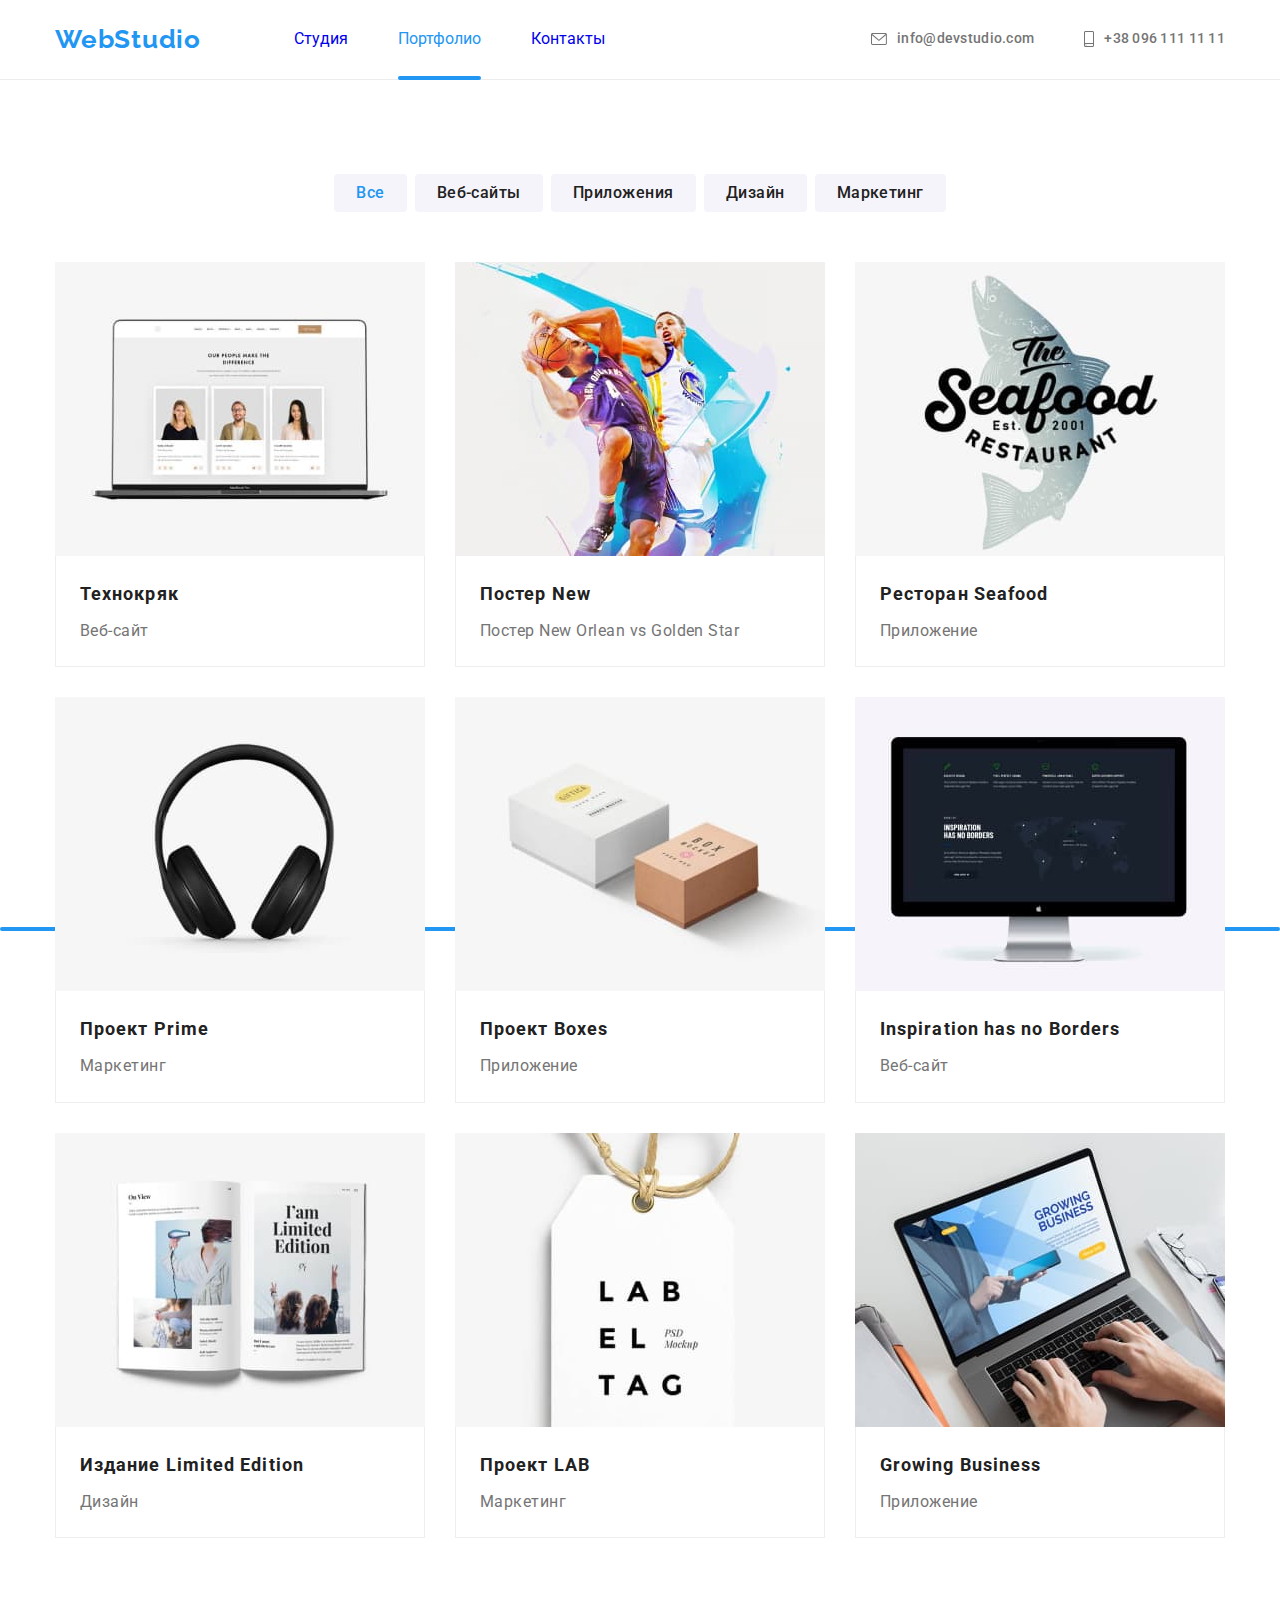
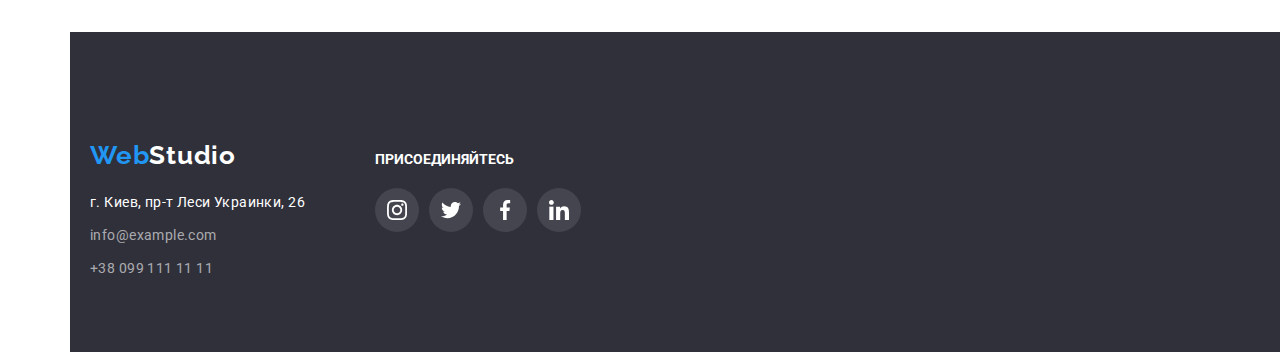
==== portfolio.html @ 08319d5b "Header" ====
<!DOCTYPE html>
<html lang="ru">
	<head>
		<meta charset="UTF-8" />
		<meta http-equiv="X-UA-Compatible" content="IE=edge" />
		<meta name="viewport" content="width=device-width, initial-scale=1.0" />
		<title>Document</title>
		<link rel="preconnect" href="https://fonts.googleapis.com" />
		<link rel="preconnect" href="https://fonts.gstatic.com" crossorigin />
		<link
			href="https://fonts.googleapis.com/css2?family=Raleway:wght@700&family=Roboto:wght@400;500;700;900&display=swap"
			rel="stylesheet"
		/>
		<link
			rel="stylesheet"
			href="https://cdn.jsdelivr.net/npm/modern-normalize@1.1.0/modern-normalize.min.css"
		/>
		<link rel="stylesheet" href="./css/main.min.css" />
	</head>
	<body>
		<header class="page-header">
			<div class="container page-header-container">
				<nav class="page-nav">
					<a class="link logo" href=""
						>Web<span class="logo-part">Studio</span></a
					>
					<ul class="menu list">
						<li class="menu__item">
							<a class="menu-link link" href="./index.html">Студия</a>
						</li>
						<li class="menu__item">
							<a class="menu-link link current" href="./portfolio.html">Портфолио</a>
						</li>
						<li class="menu__item">
							<a class="menu-link link" href="./contact.html">Контакты</a>
						</li>
					</ul>
				</nav>
				<ul class="list header-mail">
					<li class="menu__item">
						<a class="link contact" href="mailto:info@devstudio.com"
							>info@devstudio.com
							<svg class="contact-header" width="16" height="12">
								<use href="./images/sprite.svg#icon-envelope"></use>
							</svg>
						</a>
					</li>
					<li class="menu__item">
						</svg>
						<a class="link contact" href="tel:+380961111111"
							>+38 096 111 11 11
							<svg class="contact-header" width="10" height="16">
							   <use href="./images/sprite.svg#icon-smartphone"></use>
							</svg>
						</a>
					</li>
				</ul>
			</div>
		</header>
		<!-- Section -->
		<main>
			<section class="portfolio">
				<div class="container">
					<h1 hidden>Список работ</h1>
					<ul class="list portfolio__section__nav">
						<li class="portfolio__section__modal">
							<button class="portfolio__section__btn current" type="button">Все</button>
						</li>
						<li class="portfolio__section__modal">
							<button class="portfolio__section__btn" type="button">Веб-сайты</button>
						</li>
						<li class="portfolio__section__modal">
							<button class="portfolio__section__btn" type="button">Приложения</button>
						</li>
						<li class="portfolio__section__modal">
							<button class="portfolio__section__btn" type="button">Дизайн</button>
						</li>
						<li class="portfolio__section__modal">
							<button class="portfolio__section__btn" type="button">Маркетинг</button>
						</li>
					</ul>
					<ul class="list card">
						<li class="card__section">
						   <a class="link card__link" href="">
								<div class="card__link__img">
									<img
									src="./images/dz2/photo_1.jpg"
									alt="Технокряк"
									width="370"/>
								    <p class="overlay">Ресурс пропонує комплексні пропозиції з різним рівнем функціоналу та сервісів. Все це дозволить відвідувачу отримати вичерпні відомості про компанію чи приватну особу.</p>
								</div>
								<div class="projects">
									<h2 class="projects__title">Технокряк</h2>
									<p class="projects__title_name">Веб-сайт</p>
								</div>
						   </a>
						</li>
						<li class="card__section">
							<a class="link card__link" href="">
								<div class="card__link__img">
									<img
									src="./images/dz2/photo_2.jpg"
									alt="Growing Business"
									width="370"/>
                                   <p class="overlay">Ресурс пропонує комплексні пропозиції з різним рівнем функціоналу та сервісів. Все це дозволить відвідувачу отримати вичерпні відомості про компанію чи приватну особу.</p>
								</div>
								<div class="projects">
									<h2 class="projects__title">Постер New</h2>
									<p class="projects__title_name">Постер New Orlean vs Golden Star</p>
								</div>
							</a>
						</li>
						<li class="card__section">
							<a class="link card__link" href="">
								<div class="card__link__img">
									<img
									src="./images/dz2/photo_3.jpg"
									alt="Growing Business"
									width="370"/>
									<p class="overlay">Ресурс пропонує комплексні пропозиції з різним рівнем функціоналу та сервісів. Все це дозволить відвідувачу отримати вичерпні відомості про компанію чи приватну особу.</p>
								</div>
								<div class="projects">
									<h2 class="projects__title">Ресторан Seafood</h2>
									<p class="projects__title_name">Приложение</p>
								</div>
							</a>
						</li>
						<li class="card__section">
							<a class="link card__link" href="">
								<div class="card__link__img">
									<img
									src="./images/dz2/photo_4.jpg"
									alt="Growing Business"
									width="370"/>
									<p class="overlay">Ресурс пропонує комплексні пропозиції з різним рівнем функціоналу та сервісів. Все це дозволить відвідувачу отримати вичерпні відомості про компанію чи приватну особу.</p>
								</div>
								<div class="projects">
									<h2 class="projects__title">Проект Prime</h2>
									<p class="projects__title_name">Маркетинг</p>
								</div>
							</a>
						</li>
						<li class="card__section">
							<a class="link card__link" href="">
								<div class="card__link__img">
									<img
									src="./images/dz2/photo_5.jpg"
									alt="Growing Business"
									width="370"/>
									<p class="overlay">Ресурс пропонує комплексні пропозиції з різним рівнем функціоналу та сервісів. Все це дозволить відвідувачу отримати вичерпні відомості про компанію чи приватну особу.</p>
								</div>
								<div class="projects">
									<h2 class="projects__title">Проект Boxes</h2>
									<p class="projects__title_name">Приложение</p>
								</div>
							</a>
						</li>
						<li class="card__section">
							<a class="link card__link" href="">
								<div class="card__link__img">
									<img
									src="./images/dz2/photo_6.jpg"
									alt="Growing Business"
									width="370"/>
									<p class="overlay">Ресурс пропонує комплексні пропозиції з різним рівнем функціоналу та сервісів. Все це дозволить відвідувачу отримати вичерпні відомості про компанію чи приватну особу.</p>
								</div>
								<div class="projects">
									<h2 class="projects__title">Inspiration has no Borders</h2>
									<p class="projects__title_name">Веб-сайт</p>
								</div>
							</a>
						</li>
						<li class="card__section">
							<a class="link card__link" href="">
								<div class="card__link__img">
									<img
									src="./images/dz2/photo_7.jpg"
									alt="Growing Business"
									width="370"/>
									<p class="overlay">Ресурс пропонує комплексні пропозиції з різним рівнем функціоналу та сервісів. Все це дозволить відвідувачу отримати вичерпні відомості про компанію чи приватну особу.</p>
								</div>
								<div class="projects">
									<h2 class="projects__title">Издание Limited Edition</h2>
									<p class="projects__title_name">Дизайн</p>
								</div>
							</a>
						</li>
						<li class="card__section">
							<a class="link card__link" href="">
								<div class="card__link__img">
									<img
									src="./images/dz2/photo_8.jpg"
									alt="Growing Business"
									width="370"/>
									<p class="overlay">Ресурс пропонує комплексні пропозиції з різним рівнем функціоналу та сервісів. Все це дозволить відвідувачу отримати вичерпні відомості про компанію чи приватну особу.</p>
								</div>
								<div class="projects">
									<h2 class="projects__title">Проект LAB</h2>
									<p class="projects__title_name">Маркетинг</p>
								</div>
							</a>
						</li>
						<li class="card__section">
							<a class="link card__link" href="">
								<div class="card__link__img">
									<img
									src="./images/dz2/photo_9.jpg"
									alt="Growing Business"
									width="370"/>
									<p class="overlay">Ресурс пропонує комплексні пропозиції з різним рівнем функціоналу та сервісів. Все це дозволить відвідувачу отримати вичерпні відомості про компанію чи приватну особу.</p>
								</div>
								<div class="projects">
									<h2 class="projects__title">Growing Business</h2>
									<p class="projects__title_name">Приложение</p>
								</div>
							</a>
						</li>
					</ul>
				</div>
			</section>
		</main>
		<!-- -----FOOTER----- -->
		<footer class="footer">
			<div class="container footer__adress">
				<div>
					<a class="link footer__logo" href=""
						>Web<span class="footer__logo--part">Studio</span></a
					>
					<address class="footer__address">
						<ul class="list footer__titl">
							<li class="footer__link">
								<a
									class="link mail footer__address--main"
									href="https://goo.gl/maps/uzGqevMkrMjdxonUA"
									target="_blank"
									rel="noopener noreferrer"
									>г. Киев, пр-т Леси Украинки, 26</a
								>
							</li>
							<li class="footer__link">
								<a class="link footer__address--main" href="mailto:info@example.com"
									>info@example.com</a
								>
							</li>
							<li class="footer__link">
								<a class="link footer__address--main" href="tel:+380991111111"
									>+38 099 111 11 11</a
								>
							</li>
						</ul>
					</address>
				</div>
				<div class="footer">
					<h3 class="footer__title">ПРИСОЕДИНЯЙТЕСЬ</h3>
					<ul class="media__list list">
						<li class="media__list__item">
							<a href="" class="media__list__link">
								<svg class="media__list__icon" width="20" height="20">
									<use href="./images/sprite.svg#icon-instagram"></use>
								</svg>
							</a>
						</li>
						<li class="media__list__item">
							<a href="" class="media__list__link">
								<svg class="media__list__icon" width="20" height="20">
									<use href="./images/sprite.svg#icon-twitter"></use>
								</svg>
							</a>
						</li>
						<li class="media__list__item">
							<a href="" class="media__list__link">
								<svg class="media__list__icon" width="20" height="20">
									<use href="./images/sprite.svg#icon-facebook"></use>
								</svg>
							</a>
						</li>
						<li class="media__list__item">
							<a href="" class="media__list__link">
								<svg class="media__list__icon" width="20" height="20">
									<use href="./images/sprite.svg#icon-linkedin"></use>
								</svg>
							</a>
						</li>
					</ul>
				</div>
			</div>
		</footer>
		</div>
	</body>
</html>
---- css/main.min.css ----
:root{--primary-text-color: #757575;--secondary-text-color: #212121;--accent-color: #2196F3;--accent-second-color: #FFFFFF;--primary-background-color: #FFFFFF;--secondary-background-color: #2F303A;--stuff-background-color: #F5F4FA;--transition: 250ms cubic-bezier(0.4, 0, 0.2, 1)}body{font-family:"Roboto",sans-serif}.visually-hidden{position:absolute;width:1px;height:1px;margin:-1px;padding:0;overflow:hidden;border:0;clip:rect(0 0 0 0)}.footer__form__sumbit,.portfolio__section__nav,.media__list,.media__list__link,.client-link,.list-client,.social-list-link,.our-advantage,.hero-btn,.contact,.modal-close-btn{display:flex;justify-content:center;align-items:center}h1,h2,h3,h4,p{margin-top:0;margin-bottom:0}ul,ol{margin-top:0;margin-bottom:0;padding-left:0}img{display:block}button{cursor:pointer}.list{list-style:none}.link{text-decoration:none}.container{width:1200px;margin-left:auto;margin-right:auto;padding-left:15px;padding-right:15px}.modal-btn{font-weight:700;font-size:16px;line-height:1.9;padding-left:32px;padding-right:32px;padding-top:10px;padding-bottom:10px;font-family:inherit;margin-bottom:200px;margin-top:40px;border-radius:4px;margin:0 auto;Offset:rgba(0,0,0,.15);color:var(--accent-second-color);background-color:var(--accent-color);transition:background-color var(--transition)}.modal-btn:hover,.modal-btn:focus{background-color:#188ce8}.section-discription{font-size:14px;line-height:1.71;letter-spacing:.03em;color:var(--primary-text-color)}.backdrop{position:fixed;z-index:100;top:0;left:0;width:100%;height:100%;background-color:rgba(0,0,0,.2);transition:opacity var(--transition),visibility var(--transition)}.backdrop.is-hidden{opacity:0;visibility:hidden;pointer-events:none}.modal{position:absolute;top:50%;left:50%;transform:translate(-50%, -50%);width:528px;height:580px;background-color:var(--primary-background-color);padding:40px}.modal-close-btn{position:absolute;top:10px;right:10px;width:30px;height:30px;border-radius:50%;background-color:rgba(0,0,0,0);border:1px solid #555;padding:0;transition:border-color var(--transition)}.modal-close-btn:hover,.modal-close-btn:focus{border-color:var(--accent-color)}.modal-svg-btn{transition:fill var(--transition)}.modal-close-btn:hover .modal-svg-btn,.modal-close-btn:focus .modal-svg-btn{fill:var(--accent-color)}.modal-form-input-desc{font-weight:400;font-size:12px;line-height:1.2;display:block;margin-bottom:4px;color:var(--primary-text-color)}.modal-form{display:flex;flex-direction:column}.modal-form-input{width:100%;height:40px;border:1px Solid rgba(33,33,33,.2);border-radius:4px;padding-left:42px;transition:border-color var(--transition)}.modal-form-input:focus{outline:none;border-color:var(--accent-color)}.modal-form-field{margin-bottom:10px;border:1px}.form-title{font-weight:700;font-size:20px;line-height:1.15;margin-bottom:12px;text-align:center;height:23px}.modal-form-input-icon{display:block;position:absolute;top:50%;left:12px;transform:translateY(-50%);color:var(--secondary-text-color);transition:fill var(--transition)}.modal-form-input:focus+.modal-form-input-icon{fill:var(--accent-color)}.modal-form-input-wrapper{position:relative;display:block}.modal-form-message{resize:none;width:100%;height:100px;padding:12px 16px;border:1px solid rgba(33,33,33,.2);border-radius:4px;transition:border-color var(--transition)}.modal-form-message:focus{outline:none;border-color:var(--accent-color)}.modal-form-message::placeholder{font-size:12px;color:rgba(117,117,117,.5)}.modal-form-chek-desc::before{display:block;width:16px;height:15px;border:2px solid var(--secondary-text-color);background:var(--primary-background-color);content:"";cursor:pointer;border-radius:4px;margin-right:8.38px}.modal-form-check:checked+.modal-form-chek-desc::before{background-color:#2196f3;background-image:url(../images/vector.svg);box-shadow:var(--transition),background-image var(--transition);border-color:var(--accent-color);background-repeat:no-repeat;background-position:center}.modal-form-chek-desc{display:flex;align-items:center;margin-bottom:30px;font-size:14px;line-height:1.7;color:var(--primary-text-color);letter-spacing:.03em}.modal-form-check:focus+.modal-form-chek-desc::before{outline:1px solid #2196f3}.link-modal{color:var(--accent-color)}.modal-form-sumbit{font-weight:700;font-size:16px;line-height:1.9;align-self:center;min-width:200px;padding-left:52px;padding-right:52px;padding-top:10px;padding-bottom:10px;margin-bottom:40px;border-radius:4px;margin:0 auto;letter-spacing:6%;border:1px solid rgba(0,0,0,.15);color:var(--accent-second-color);background-color:var(--accent-color);transition:color var(--transition),background-color var(--transition)}.modal-form-sumbit:hover,.modal-form-sumbit:focus{background-color:#188ce8;color:var(--accent-second-color)}.subtitle{font-weight:700;font-size:36px;line-height:1.67;letter-spacing:.03em;color:var(--secondary-text-color)}.page-header-container{display:flex;align-items:center}.page-header{padding-top:24px;padding-bottom:24px;border-bottom:1px solid #ececec}.page-nav{display:flex;align-items:center;top:0;left:0;margin-right:93px}.menu{display:flex;align-items:center}.header-mail{display:flex;align-items:center;margin-left:auto}.logo{font-weight:700;font-size:26px;line-height:1.19;font-family:"Raleway",sans-serif;letter-spacing:.03em;margin-right:93px;color:var(--accent-color)}.logo__part{color:#000}.current{display:inline-block;color:var(--accent-color)}.current::after{position:absolute;content:" ";left:0;bottom:0;margin-bottom:-31px;width:100%;height:4px;background:#2196f3;border-radius:2px}.menu__item{position:relative}.menu__item:not(:last-child){margin-right:50px}.menu__link{font-weight:500;font-size:14px;line-height:1.14;letter-spacing:.02em;transition:color var(--transition);color:var(--secondary-text-color)}.menu__link:hover,.menu__link:focus{color:var(--accent-color)}.contact{font-weight:500;font-size:14px;line-height:1.14;letter-spacing:.02em;transition:color var(--transition);color:var(--primary-text-color)}.contact:hover,.contact:focus{color:var(--accent-color)}.contact-header{order:-1;fill:var(--primary-text-color);margin-right:10px;cursor:pointer;fill:currentColor}.hero-main{background:var(--secondary-background-color);max-width:1600px;border-radius:0px;margin:0 auto;text-align:center;padding-top:200px;padding-bottom:200px;background-image:linear-gradient(rgba(47, 48, 58, 0.4), rgba(47, 48, 58, 0.4)),url(../images/hero/bg.jpg);background-size:cover;background-color:#c4c4c4}.hero-title{font-weight:900;font-size:44px;line-height:1.36;width:696px;text-align:center;margin:0 auto;margin-bottom:30px;letter-spacing:.06em;text-transform:uppercase;color:var(--accent-second-color)}.services{font-weight:700;font-size:14px;line-height:1.14;letter-spacing:.03em;text-transform:uppercase;margin-bottom:10px;color:#212121}.about-section{display:flex;justify-content:space-between;flex-wrap:wrap}.about{padding-bottom:94px;padding-top:94px}.servise-title{width:270px}.our-advantage{background-color:var(--stuff-background-color);width:270px;height:120px;border-radius:4px;margin-bottom:30px}.second-title{margin-bottom:50px;text-align:center}.title-activity{font-weight:700;font-size:14px;line-height:1.14;letter-spacing:.03em;text-transform:uppercase}.activity .title-activity{position:absolute;bottom:0;justify-content:center;align-items:center;width:100%;height:70px;color:var(--accent-second-color);background-color:rgba(47,48,58,.8)}.activity{display:flex;gap:30px}.position{position:relative}.section-image{padding-bottom:94px}.command-list-foto{font-weight:500;font-size:16px;line-height:1.19;margin-bottom:10px;text-align:center;letter-spacing:.03em;color:var(--secondary-text-color)}.command-list{background:var(--stuff-background-color);width:1600px;height:648px;top:1449px}.command{box-shadow:0px 1px 3px rgba(0,0,0,.12),0px 1px 1px rgba(0,0,0,.14),0px 2px 1px rgba(0,0,0,.2);border-radius:0px 0px 4px 4px}.about-list-foto{font-size:16px;line-height:1.19;letter-spacing:.03em;text-align:center;color:var(--primary-text-color)}.team{background-color:var(--stuff-background-color);padding-bottom:94px;padding-top:94px}.team-main{padding-top:30px;padding-bottom:30px}.social-list-link{width:44px;height:44px;border-radius:50%;background-color:var(--primary-background-color);transition:background-color var(--transition)}.social-list-link:hover,.social-list-link:focus{background-color:var(--accent-color)}.social-list{display:flex;justify-content:center;gap:10px;margin-top:16px}.social-list-icon{fill:#afb1b8;transition:fill var(--transition)}.social-list-link:hover .social-list-icon,.social-list-link:focus .social-list-icon{fill:var(--accent-second-color)}.clients-section{padding-bottom:94px;padding-top:94px}.list-client{flex-wrap:wrap;gap:30px}.client-link{width:170px;height:92px;border:1px solid #afb1b8;border-radius:4px;cursor:pointer;transition:border-color var(--transition)}.client-link:hover,.client-link:focus{border-color:var(--accent-color)}.client-list-icon{fill:#afb1b8;transition:fill var(--transition)}.client-item:hover .client-list-icon,.client-item:focus .client-list-icon{fill:var(--accent-color)}.footer{background:var(--secondary-background-color);padding-top:60px;padding-bottom:60px}.footer__logo{font-weight:700;font-size:26px;line-height:1.19;font-family:"Raleway",sans-serif;letter-spacing:.03em;color:var(--accent-color);margin-bottom:20px}.footer__link:not(:last-child){margin-bottom:9px}.footer__address{font-style:normal;margin-top:20px}.footer__logo--part{color:var(--accent-second-color)}.footer__address--main{font-size:14px;line-height:1.71;letter-spacing:.03em;color:rgba(255,255,255,.6)}.footer__address--main:hover,.footer__address--main:focus{color:var(--accent-color)}.mail{color:var(--accent-second-color)}.footer__title{font-weight:700;font-size:14px;line-height:1.14;font-family:"Roboto",sans-serif;color:var(--accent-second-color);margin-bottom:20px;text-transform:uppercase}.media__list__link{width:44px;height:44px;border-radius:50%;background-color:rgba(255,255,255,.1);transition:background-color var(--transition)}.media__list__link:hover,.media__list__link:focus{background-color:var(--accent-color)}.media__list__icon{fill:var(--accent-second-color);transition:fill var(--transition)}.footer__adress{display:flex;align-items:baseline}.footer{margin-left:70px}.media__list{flex-wrap:wrap;gap:10px}.portfolio__section__btn{font-weight:500;font-size:16px;line-height:1.63;font-family:inherit;border:none;cursor:pointer;padding-top:6px;padding-bottom:6px;padding-left:22px;padding-right:22px;border-radius:4px;letter-spacing:.03em;color:var(--secondary-text-color);background:var(--stuff-background-color);transition:color var(--transition),background var(--transition)}.portfolio__section__btn:hover,.portfolio__section__btn:focus{color:var(--accent-second-color);background:var(--accent-color)}.portfolio__section__nav{margin-bottom:50px}.projects__title_name{line-height:1.9;letter-spacing:.03em;color:var(--primary-text-color)}.projects__title{font-weight:700;font-size:18px;line-height:2;margin-bottom:4px;letter-spacing:.06em;color:var(--secondary-text-color)}.portfolio__section__modal:not(:last-child){margin-right:8px}.current{color:var(--accent-color)}.portfolio-main{margin-bottom:94px}.card{display:flex;justify-content:space-between;flex-wrap:wrap;gap:30px}.projects{padding-left:24px;padding-top:20px;padding-bottom:20px;padding-right:24px;border:1px solid #eee;border-top:none}.portfolio{padding-top:94px;padding-bottom:94px}.card__link__img{position:relative;overflow:hidden}.overlay{position:absolute;font-size:18px;line-height:28px;left:0;top:0;width:100%;height:100%;overflow:auto;transform:translate(0, 100%);transition:transform var(--transition);padding-top:63px;padding-bottom:63px;padding-left:24px;padding-right:24px;color:var(--accent-second-color);background-color:rgba(33,150,243,.9)}.card__link:hover .overlay,.overlay .card__link:focus{transform:translate(0, 0)}.card__link{display:block}.card__link:hover,.card__link:focus{box-shadow:1px 1px rgba(0,0,0,.12),0px 4px 4px rgba(0,0,0,.06),1px 4px 6px rgba(0,0,0,.16)}.footer__form__input{width:358px;height:50px;color:var(--accent-second-color);border:1px solid rgba(255,255,255,.3);filter:drop-shadow(0px, 4px rgba(0, 0, 0, 0.15));border-radius:4px;background-color:var(--secondary-background-color);padding-left:16px;margin-right:12px;transition:border-color var(--transition)}.footer__form__input:focus{border-color:var(--accent-color);outline:none}.footer__form__sumbit{font-weight:700;font-size:16px;line-height:1.9;color:var(--accent-second-color);background-color:var(--accent-color);border-radius:4px;box-shadow:0px 4px 4px 0,0,0,.15;border:none;height:50px;padding:10px 28px}.footer__form__sumbit:hover,.footer__form__sumbit:focus{background-color:#188ce8;color:var(--accent-second-color)}.footer__form__icon{fill:var(--accent-second-color);margin-left:10px}.footer__modal__icon{display:flex;justify-content:center}.footer__modal__form{margin-left:93px}/*# sourceMappingURL=main.min.css.map */
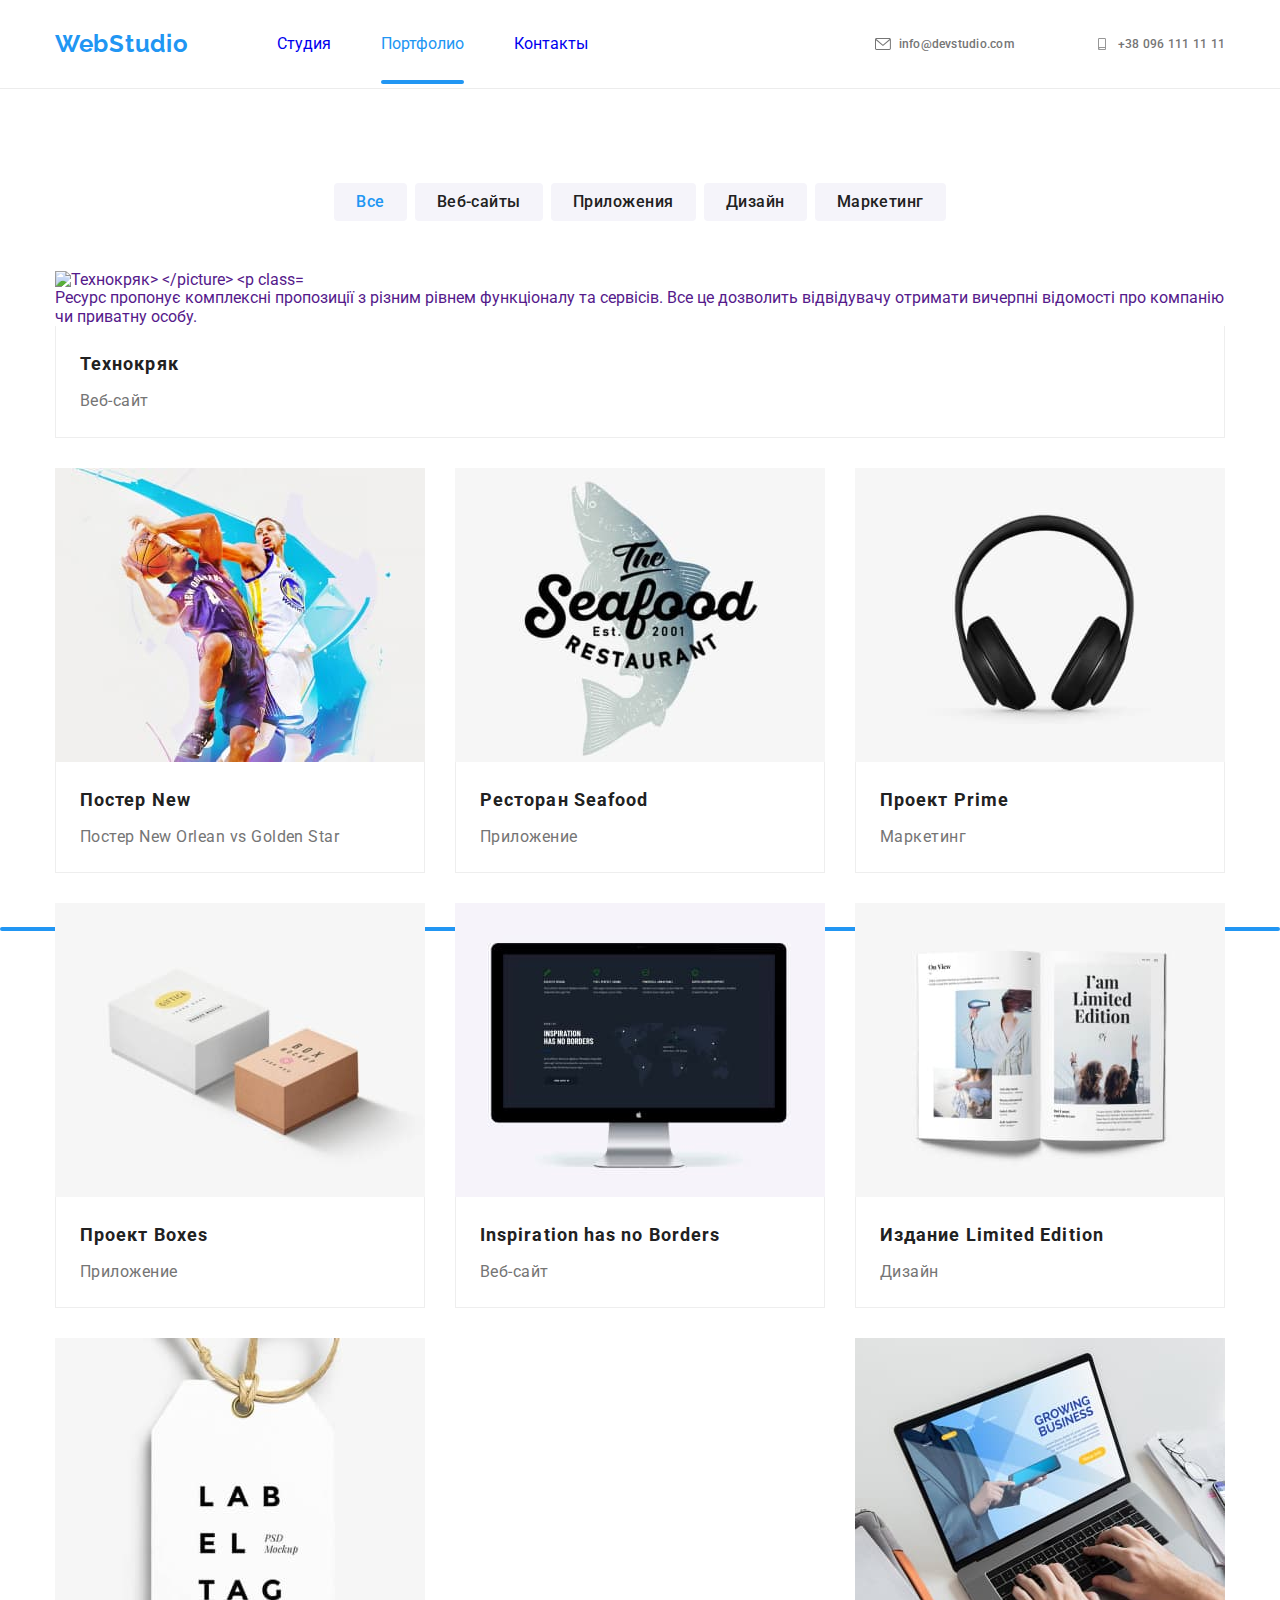
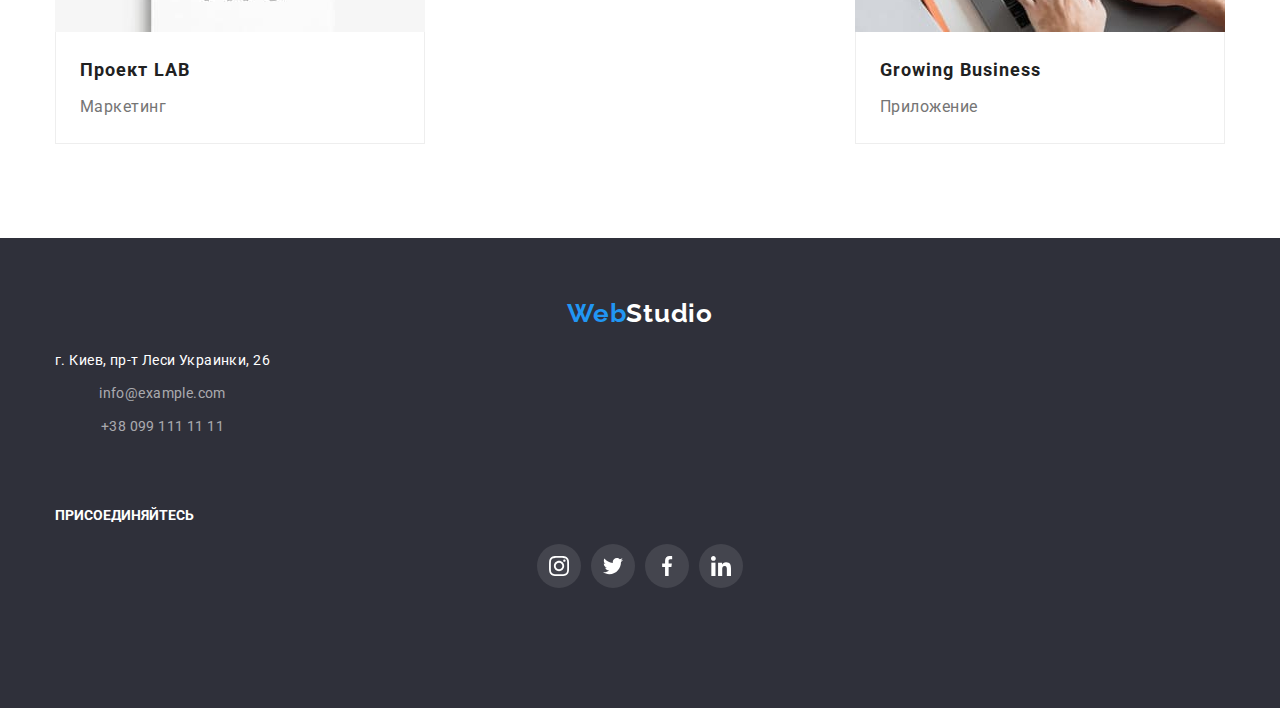
==== commit ec9dfacc: "10" ====
--- a/portfolio.html
+++ b/portfolio.html
@@ -83,10 +83,14 @@
 						<li class="card__section">
 						   <a class="link card__link" href="">
 								<div class="card__link__img">
-									<img
-									src="./images/dz2/photo_1.jpg"
-									alt="Технокряк"
-									width="370"/>
+									<picture>
+										<source srcset="./images/desktop/portfolio-card-set/technokryak-370/technokryak-370@2x 2x" media="(min-width: 1200px)">
+                                       <source srcset="./images/nikolay-354/nikolay-354.jpg 1x,
+                                            ./images/nikolay-354/nikolay-354@2x.jpg 2x" media="(min-width: 768px)">
+                                       <source srcset="./images/nikolay-450/nikolay-450.jpg 1x,
+                                           ./images/nikolay-450/nikolay-450@2x.jpg 2x" media="(min-width: 480px)">
+                                        <img src="./images/dz2/photo_1.jpg" alt="Технокряк>
+									</picture>
 								    <p class="overlay">Ресурс пропонує комплексні пропозиції з різним рівнем функціоналу та сервісів. Все це дозволить відвідувачу отримати вичерпні відомості про компанію чи приватну особу.</p>
 								</div>
 								<div class="projects">
--- a/css/main.min.css
+++ b/css/main.min.css
@@ -1 +1 @@
-:root{--primary-text-color: #757575;--secondary-text-color: #212121;--accent-color: #2196F3;--accent-second-color: #FFFFFF;--primary-background-color: #FFFFFF;--secondary-background-color: #2F303A;--stuff-background-color: #F5F4FA;--transition: 250ms cubic-bezier(0.4, 0, 0.2, 1)}body{font-family:"Roboto",sans-serif}.visually-hidden{position:absolute;width:1px;height:1px;margin:-1px;padding:0;overflow:hidden;border:0;clip:rect(0 0 0 0)}.footer__form__sumbit,.portfolio__section__nav,.media__list,.media__list__link,.client-link,.list-client,.social-list-link,.our-advantage,.hero-btn,.contact,.modal-close-btn{display:flex;justify-content:center;align-items:center}h1,h2,h3,h4,p{margin-top:0;margin-bottom:0}ul,ol{margin-top:0;margin-bottom:0;padding-left:0}img{display:block}button{cursor:pointer}.list{list-style:none}.link{text-decoration:none}.container{width:1200px;margin-left:auto;margin-right:auto;padding-left:15px;padding-right:15px}.modal-btn{font-weight:700;font-size:16px;line-height:1.9;padding-left:32px;padding-right:32px;padding-top:10px;padding-bottom:10px;font-family:inherit;margin-bottom:200px;margin-top:40px;border-radius:4px;margin:0 auto;Offset:rgba(0,0,0,.15);color:var(--accent-second-color);background-color:var(--accent-color);transition:background-color var(--transition)}.modal-btn:hover,.modal-btn:focus{background-color:#188ce8}.section-discription{font-size:14px;line-height:1.71;letter-spacing:.03em;color:var(--primary-text-color)}.backdrop{position:fixed;z-index:100;top:0;left:0;width:100%;height:100%;background-color:rgba(0,0,0,.2);transition:opacity var(--transition),visibility var(--transition)}.backdrop.is-hidden{opacity:0;visibility:hidden;pointer-events:none}.modal{position:absolute;top:50%;left:50%;transform:translate(-50%, -50%);width:528px;height:580px;background-color:var(--primary-background-color);padding:40px}.modal-close-btn{position:absolute;top:10px;right:10px;width:30px;height:30px;border-radius:50%;background-color:rgba(0,0,0,0);border:1px solid #555;padding:0;transition:border-color var(--transition)}.modal-close-btn:hover,.modal-close-btn:focus{border-color:var(--accent-color)}.modal-svg-btn{transition:fill var(--transition)}.modal-close-btn:hover .modal-svg-btn,.modal-close-btn:focus .modal-svg-btn{fill:var(--accent-color)}.modal-form-input-desc{font-weight:400;font-size:12px;line-height:1.2;display:block;margin-bottom:4px;color:var(--primary-text-color)}.modal-form{display:flex;flex-direction:column}.modal-form-input{width:100%;height:40px;border:1px Solid rgba(33,33,33,.2);border-radius:4px;padding-left:42px;transition:border-color var(--transition)}.modal-form-input:focus{outline:none;border-color:var(--accent-color)}.modal-form-field{margin-bottom:10px;border:1px}.form-title{font-weight:700;font-size:20px;line-height:1.15;margin-bottom:12px;text-align:center;height:23px}.modal-form-input-icon{display:block;position:absolute;top:50%;left:12px;transform:translateY(-50%);color:var(--secondary-text-color);transition:fill var(--transition)}.modal-form-input:focus+.modal-form-input-icon{fill:var(--accent-color)}.modal-form-input-wrapper{position:relative;display:block}.modal-form-message{resize:none;width:100%;height:100px;padding:12px 16px;border:1px solid rgba(33,33,33,.2);border-radius:4px;transition:border-color var(--transition)}.modal-form-message:focus{outline:none;border-color:var(--accent-color)}.modal-form-message::placeholder{font-size:12px;color:rgba(117,117,117,.5)}.modal-form-chek-desc::before{display:block;width:16px;height:15px;border:2px solid var(--secondary-text-color);background:var(--primary-background-color);content:"";cursor:pointer;border-radius:4px;margin-right:8.38px}.modal-form-check:checked+.modal-form-chek-desc::before{background-color:#2196f3;background-image:url(../images/vector.svg);box-shadow:var(--transition),background-image var(--transition);border-color:var(--accent-color);background-repeat:no-repeat;background-position:center}.modal-form-chek-desc{display:flex;align-items:center;margin-bottom:30px;font-size:14px;line-height:1.7;color:var(--primary-text-color);letter-spacing:.03em}.modal-form-check:focus+.modal-form-chek-desc::before{outline:1px solid #2196f3}.link-modal{color:var(--accent-color)}.modal-form-sumbit{font-weight:700;font-size:16px;line-height:1.9;align-self:center;min-width:200px;padding-left:52px;padding-right:52px;padding-top:10px;padding-bottom:10px;margin-bottom:40px;border-radius:4px;margin:0 auto;letter-spacing:6%;border:1px solid rgba(0,0,0,.15);color:var(--accent-second-color);background-color:var(--accent-color);transition:color var(--transition),background-color var(--transition)}.modal-form-sumbit:hover,.modal-form-sumbit:focus{background-color:#188ce8;color:var(--accent-second-color)}.subtitle{font-weight:700;font-size:36px;line-height:1.67;letter-spacing:.03em;color:var(--secondary-text-color)}.page-header-container{display:flex;align-items:center}.page-header{padding-top:24px;padding-bottom:24px;border-bottom:1px solid #ececec}.page-nav{display:flex;align-items:center;top:0;left:0;margin-right:93px}.menu{display:flex;align-items:center}.header-mail{display:flex;align-items:center;margin-left:auto}.logo{font-weight:700;font-size:26px;line-height:1.19;font-family:"Raleway",sans-serif;letter-spacing:.03em;margin-right:93px;color:var(--accent-color)}.logo__part{color:#000}.current{display:inline-block;color:var(--accent-color)}.current::after{position:absolute;content:" ";left:0;bottom:0;margin-bottom:-31px;width:100%;height:4px;background:#2196f3;border-radius:2px}.menu__item{position:relative}.menu__item:not(:last-child){margin-right:50px}.menu__link{font-weight:500;font-size:14px;line-height:1.14;letter-spacing:.02em;transition:color var(--transition);color:var(--secondary-text-color)}.menu__link:hover,.menu__link:focus{color:var(--accent-color)}.contact{font-weight:500;font-size:14px;line-height:1.14;letter-spacing:.02em;transition:color var(--transition);color:var(--primary-text-color)}.contact:hover,.contact:focus{color:var(--accent-color)}.contact-header{order:-1;fill:var(--primary-text-color);margin-right:10px;cursor:pointer;fill:currentColor}.hero-main{background:var(--secondary-background-color);max-width:1600px;border-radius:0px;margin:0 auto;text-align:center;padding-top:200px;padding-bottom:200px;background-image:linear-gradient(rgba(47, 48, 58, 0.4), rgba(47, 48, 58, 0.4)),url(../images/hero/bg.jpg);background-size:cover;background-color:#c4c4c4}.hero-title{font-weight:900;font-size:44px;line-height:1.36;width:696px;text-align:center;margin:0 auto;margin-bottom:30px;letter-spacing:.06em;text-transform:uppercase;color:var(--accent-second-color)}.services{font-weight:700;font-size:14px;line-height:1.14;letter-spacing:.03em;text-transform:uppercase;margin-bottom:10px;color:#212121}.about-section{display:flex;justify-content:space-between;flex-wrap:wrap}.about{padding-bottom:94px;padding-top:94px}.servise-title{width:270px}.our-advantage{background-color:var(--stuff-background-color);width:270px;height:120px;border-radius:4px;margin-bottom:30px}.second-title{margin-bottom:50px;text-align:center}.title-activity{font-weight:700;font-size:14px;line-height:1.14;letter-spacing:.03em;text-transform:uppercase}.activity .title-activity{position:absolute;bottom:0;justify-content:center;align-items:center;width:100%;height:70px;color:var(--accent-second-color);background-color:rgba(47,48,58,.8)}.activity{display:flex;gap:30px}.position{position:relative}.section-image{padding-bottom:94px}.command-list-foto{font-weight:500;font-size:16px;line-height:1.19;margin-bottom:10px;text-align:center;letter-spacing:.03em;color:var(--secondary-text-color)}.command-list{background:var(--stuff-background-color);width:1600px;height:648px;top:1449px}.command{box-shadow:0px 1px 3px rgba(0,0,0,.12),0px 1px 1px rgba(0,0,0,.14),0px 2px 1px rgba(0,0,0,.2);border-radius:0px 0px 4px 4px}.about-list-foto{font-size:16px;line-height:1.19;letter-spacing:.03em;text-align:center;color:var(--primary-text-color)}.team{background-color:var(--stuff-background-color);padding-bottom:94px;padding-top:94px}.team-main{padding-top:30px;padding-bottom:30px}.social-list-link{width:44px;height:44px;border-radius:50%;background-color:var(--primary-background-color);transition:background-color var(--transition)}.social-list-link:hover,.social-list-link:focus{background-color:var(--accent-color)}.social-list{display:flex;justify-content:center;gap:10px;margin-top:16px}.social-list-icon{fill:#afb1b8;transition:fill var(--transition)}.social-list-link:hover .social-list-icon,.social-list-link:focus .social-list-icon{fill:var(--accent-second-color)}.clients-section{padding-bottom:94px;padding-top:94px}.list-client{flex-wrap:wrap;gap:30px}.client-link{width:170px;height:92px;border:1px solid #afb1b8;border-radius:4px;cursor:pointer;transition:border-color var(--transition)}.client-link:hover,.client-link:focus{border-color:var(--accent-color)}.client-list-icon{fill:#afb1b8;transition:fill var(--transition)}.client-item:hover .client-list-icon,.client-item:focus .client-list-icon{fill:var(--accent-color)}.footer{background:var(--secondary-background-color);padding-top:60px;padding-bottom:60px}.footer__logo{font-weight:700;font-size:26px;line-height:1.19;font-family:"Raleway",sans-serif;letter-spacing:.03em;color:var(--accent-color);margin-bottom:20px}.footer__link:not(:last-child){margin-bottom:9px}.footer__address{font-style:normal;margin-top:20px}.footer__logo--part{color:var(--accent-second-color)}.footer__address--main{font-size:14px;line-height:1.71;letter-spacing:.03em;color:rgba(255,255,255,.6)}.footer__address--main:hover,.footer__address--main:focus{color:var(--accent-color)}.mail{color:var(--accent-second-color)}.footer__title{font-weight:700;font-size:14px;line-height:1.14;font-family:"Roboto",sans-serif;color:var(--accent-second-color);margin-bottom:20px;text-transform:uppercase}.media__list__link{width:44px;height:44px;border-radius:50%;background-color:rgba(255,255,255,.1);transition:background-color var(--transition)}.media__list__link:hover,.media__list__link:focus{background-color:var(--accent-color)}.media__list__icon{fill:var(--accent-second-color);transition:fill var(--transition)}.footer__adress{display:flex;align-items:baseline}.footer{margin-left:70px}.media__list{flex-wrap:wrap;gap:10px}.portfolio__section__btn{font-weight:500;font-size:16px;line-height:1.63;font-family:inherit;border:none;cursor:pointer;padding-top:6px;padding-bottom:6px;padding-left:22px;padding-right:22px;border-radius:4px;letter-spacing:.03em;color:var(--secondary-text-color);background:var(--stuff-background-color);transition:color var(--transition),background var(--transition)}.portfolio__section__btn:hover,.portfolio__section__btn:focus{color:var(--accent-second-color);background:var(--accent-color)}.portfolio__section__nav{margin-bottom:50px}.projects__title_name{line-height:1.9;letter-spacing:.03em;color:var(--primary-text-color)}.projects__title{font-weight:700;font-size:18px;line-height:2;margin-bottom:4px;letter-spacing:.06em;color:var(--secondary-text-color)}.portfolio__section__modal:not(:last-child){margin-right:8px}.current{color:var(--accent-color)}.portfolio-main{margin-bottom:94px}.card{display:flex;justify-content:space-between;flex-wrap:wrap;gap:30px}.projects{padding-left:24px;padding-top:20px;padding-bottom:20px;padding-right:24px;border:1px solid #eee;border-top:none}.portfolio{padding-top:94px;padding-bottom:94px}.card__link__img{position:relative;overflow:hidden}.overlay{position:absolute;font-size:18px;line-height:28px;left:0;top:0;width:100%;height:100%;overflow:auto;transform:translate(0, 100%);transition:transform var(--transition);padding-top:63px;padding-bottom:63px;padding-left:24px;padding-right:24px;color:var(--accent-second-color);background-color:rgba(33,150,243,.9)}.card__link:hover .overlay,.overlay .card__link:focus{transform:translate(0, 0)}.card__link{display:block}.card__link:hover,.card__link:focus{box-shadow:1px 1px rgba(0,0,0,.12),0px 4px 4px rgba(0,0,0,.06),1px 4px 6px rgba(0,0,0,.16)}.footer__form__input{width:358px;height:50px;color:var(--accent-second-color);border:1px solid rgba(255,255,255,.3);filter:drop-shadow(0px, 4px rgba(0, 0, 0, 0.15));border-radius:4px;background-color:var(--secondary-background-color);padding-left:16px;margin-right:12px;transition:border-color var(--transition)}.footer__form__input:focus{border-color:var(--accent-color);outline:none}.footer__form__sumbit{font-weight:700;font-size:16px;line-height:1.9;color:var(--accent-second-color);background-color:var(--accent-color);border-radius:4px;box-shadow:0px 4px 4px 0,0,0,.15;border:none;height:50px;padding:10px 28px}.footer__form__sumbit:hover,.footer__form__sumbit:focus{background-color:#188ce8;color:var(--accent-second-color)}.footer__form__icon{fill:var(--accent-second-color);margin-left:10px}.footer__modal__icon{display:flex;justify-content:center}.footer__modal__form{margin-left:93px}/*# sourceMappingURL=main.min.css.map */+:root{--primary-text-color: #757575;--secondary-text-color: #212121;--accent-color: #2196F3;--accent-second-color: #FFFFFF;--primary-background-color: #FFFFFF;--secondary-background-color: #2F303A;--stuff-background-color: #F5F4FA;--transition: 250ms cubic-bezier(0.4, 0, 0.2, 1)}body{font-family:"Roboto",sans-serif}.visually-hidden{position:absolute;width:1px;height:1px;margin:-1px;padding:0;overflow:hidden;border:0;clip:rect(0 0 0 0)}.footer__form__sumbit,.portfolio__section__nav,.media__list,.media__list__link,.client-link,.list-client,.social-list-link,.our-advantage,.hero-btn,.modal-close-btn{display:flex;justify-content:center;align-items:center}h1,h2,h3,h4,p{margin-top:0;margin-bottom:0}ul,ol{margin-top:0;margin-bottom:0;padding-left:0}img{display:block}button{cursor:pointer}.list{list-style:none}.link{text-decoration:none}.container{width:100%;padding-left:15px;padding-right:15px}@media screen and (min-width: 480px){.container{width:480px;margin-left:auto;margin-right:auto}}@media screen and (min-width: 768px){.container{width:768px}}@media screen and (min-width: 1200px){.container{width:1200px}}.mobile-menu-nav{font-weight:500;font-size:40px;line-height:1.17;letter-spacing:.02em}.mobile-menu-nav_link{text-decoration:none;color:#212121}.mobile-menu-nav_item:not(:last-child){margin-bottom:32px}.mobile-menu-contact__phone{color:#2196f3;font-weight:500;font-size:26px;letter-spacing:.02;line-height:1.17;margin-bottom:32px}.mobile-menu_contact{margin-top:64px;display:flex;flex-direction:column}.mobile-menu-contact__mail{color:#757575;font-size:24px;letter-spacing:.02;line-height:1.16;margin-bottom:64px}.mobile-menu-list{display:flex;flex-wrap:wrap}.mobile-menu-list__item{display:flex;font-weight:500;font-size:17px;line-height:1.22;letter-spacing:.02;color:#2196f3;margin-right:10px}.mobile-menu-list__link{color:#2196f3}.dash{margin-left:10px;margin-right:10px;width:1px;height:22px;background-color:rgba(33,33,33,.2)}.mobile-menu_close-btn{width:30px;height:30px;background:rgba(0,0,0,0);border:1px solid rgba(0,0,0,.1);border-radius:50%;position:fixed;top:10px;right:15px;padding:0;display:flex;align-items:center;justify-content:center;transition-property:fill;transition-duration:250ms;transition-timing-function:cubic-bezier(0.4, 0, 0.2, 1)}.mobile-menu__container{display:flex;flex-direction:column;justify-content:space-between;height:100%}@media screen and (max-width: 768px){.mobile-menu{position:fixed;width:100%;height:100%;max-height:767px;top:0;left:0;z-index:5;background-color:#fff;box-shadow:0 0 0 100vmax rgba(0,0,0,.5);padding-top:48px;padding-bottom:48px;padding-left:40px;opacity:0;visibility:hidden;pointer-events:none;transition:opacity 500ms linear,visibility 500ms linear}.mobile-menu.is-open{opacity:1;visibility:visible;pointer-events:auto}.mobile-menu_close-btn{position:absolute;background-color:rgba(0,0,0,0);border:none;padding:0;line-height:0;top:21px;right:23.33px}}@media screen and (min-width: 768px){.mobile-menu{display:none}}.modal-btn{font-weight:700;font-size:16px;line-height:1.9;padding-left:32px;padding-right:32px;padding-top:10px;padding-bottom:10px;font-family:inherit;margin-bottom:200px;margin-top:40px;border-radius:4px;margin:0 auto;Offset:rgba(0,0,0,.15);color:var(--accent-second-color);background-color:var(--accent-color);transition:background-color var(--transition)}.modal-btn:hover,.modal-btn:focus{background-color:#188ce8}.section-discription{font-size:14px;line-height:1.71;letter-spacing:.03em;color:var(--primary-text-color)}.backdrop{position:fixed;z-index:100;top:0;left:0;width:100%;height:100%;background-color:rgba(0,0,0,.2);transition:opacity var(--transition),visibility var(--transition)}.backdrop.is-hidden{opacity:0;visibility:hidden;pointer-events:none}.modal{position:absolute;top:50%;left:50%;transform:translate(-50%, -50%);width:528px;height:580px;background-color:var(--primary-background-color);padding:40px}.modal-close-btn{position:absolute;top:10px;right:10px;width:30px;height:30px;border-radius:50%;background-color:rgba(0,0,0,0);border:1px solid #555;padding:0;transition:border-color var(--transition)}.modal-close-btn:hover,.modal-close-btn:focus{border-color:var(--accent-color)}.modal-svg-btn{transition:fill var(--transition)}.modal-close-btn:hover .modal-svg-btn,.modal-close-btn:focus .modal-svg-btn{fill:var(--accent-color)}.modal-form-input-desc{font-weight:400;font-size:12px;line-height:1.2;display:block;margin-bottom:4px;color:var(--primary-text-color)}.modal-form{display:flex;flex-direction:column}.modal-form-input{width:100%;height:40px;border:1px Solid rgba(33,33,33,.2);border-radius:4px;padding-left:42px;transition:border-color var(--transition)}.modal-form-input:focus{outline:none;border-color:var(--accent-color)}.modal-form-field{margin-bottom:10px;border:1px}.form-title{font-weight:700;font-size:20px;line-height:1.15;margin-bottom:12px;text-align:center;height:23px}.modal-form-input-icon{display:block;position:absolute;top:50%;left:12px;transform:translateY(-50%);color:var(--secondary-text-color);transition:fill var(--transition)}.modal-form-input:focus+.modal-form-input-icon{fill:var(--accent-color)}.modal-form-input-wrapper{position:relative;display:block}.modal-form-message{resize:none;width:100%;height:100px;padding:12px 16px;border:1px solid rgba(33,33,33,.2);border-radius:4px;transition:border-color var(--transition)}.modal-form-message:focus{outline:none;border-color:var(--accent-color)}.modal-form-message::placeholder{font-size:12px;color:rgba(117,117,117,.5)}.modal-form-chek-desc::before{display:block;width:16px;height:15px;border:2px solid var(--secondary-text-color);background:var(--primary-background-color);content:"";cursor:pointer;border-radius:4px;margin-right:8.38px}.modal-form-check:checked+.modal-form-chek-desc::before{background-color:#2196f3;background-image:url(../images/vector.svg);box-shadow:var(--transition),background-image var(--transition);border-color:var(--accent-color);background-repeat:no-repeat;background-position:center}.modal-form-chek-desc{display:flex;align-items:center;margin-bottom:30px;font-size:14px;line-height:1.7;color:var(--primary-text-color);letter-spacing:.03em}.modal-form-check:focus+.modal-form-chek-desc::before{outline:1px solid #2196f3}.link-modal{color:var(--accent-color)}.modal-form-sumbit{font-weight:700;font-size:16px;line-height:1.9;align-self:center;min-width:200px;padding-left:52px;padding-right:52px;padding-top:10px;padding-bottom:10px;margin-bottom:40px;border-radius:4px;margin:0 auto;letter-spacing:6%;border:1px solid rgba(0,0,0,.15);color:var(--accent-second-color);background-color:var(--accent-color);transition:color var(--transition),background-color var(--transition)}.modal-form-sumbit:hover,.modal-form-sumbit:focus{background-color:#188ce8;color:var(--accent-second-color)}.subtitle{font-weight:700;font-size:36px;line-height:1.67;letter-spacing:.03em;color:var(--secondary-text-color)}.logo{margin-right:88px}.logo{font-weight:700;font-size:26px;line-height:1.19;font-family:"Raleway",sans-serif;letter-spacing:.03em;margin-right:88px;color:var(--accent-color);margin-top:16px;margin-bottom:16px}.logo__part{color:#000}@media screen and (max-width: 767px){.menu{display:none}.contact{display:none}.mobile-menu-open{margin-left:auto;background-color:rgba(0,0,0,0);border:none;padding:0;line-height:0}}.page-header{padding-top:16px;padding-bottom:16px}.page-header-container{display:flex;align-items:center;justify-content:space-between}@media screen and (min-width: 768px){.mobile-menu-open{display:none}.page-nav{display:flex;align-items:center}.menu{display:flex;align-items:center}.menu__item{position:relative}.menu__item:not(:last-child){margin-right:51px}.menu__link{font-weight:500;font-size:14px;line-height:1.14;letter-spacing:.02em;transition:color var(--transition);color:var(--secondary-text-color)}.menu__link:hover,.menu__link:focus{color:var(--accent-color)}.logo{font-size:24px;line-height:1.17;line-height:100%;font-family:"Raleway",sans-serif;letter-spacing:.03em;color:var(--accent-color)}.logo__part{color:#000}.contact{text-decoration:none;font-weight:500;font-size:12px;line-height:1.17;display:flex;align-items:center;letter-spacing:.02em;transition:color var(--transition);color:var(--primary-text-color)}.contact:hover,.contact:focus{color:var(--accent-color)}.contact-header{width:16px;height:12px;order:-1;fill:currentColor;margin-right:8px;cursor:pointer;fill:currentColor;transition-property:color;transition-duration:250ms;transition-timing-function:cubic-bezier(0.4, 0, 0.2, 1)}.current{display:inline-block;color:var(--accent-color)}.current::after{position:absolute;content:" ";left:0;bottom:0;margin-bottom:-31px;width:100%;height:4px;background:#2196f3;border-radius:2px}}@media screen and (min-width: 768px)and (max-width: 1199px){.header-mail{margin-left:96px;display:flex;flex-direction:column;gap:10px}}@media screen and (min-width: 1200px){.page-header{padding-top:16px;padding-bottom:16px;border-bottom:1px solid #ececec}.page-nav{top:0;left:0;margin-right:93px}.header-mail{gap:30px}.menu__item{position:relative}.menu__item:not(:last-child){margin-right:50px}}@media screen and (min-width: 480px){.header__container{height:60px}}@media screen and (min-width: 480px)and (min-width: 768px){.header__container{height:80px}}@media screen and (min-width: 768px){.header-mail{margin-left:auto}}@media screen and (min-width: 1200px){.header-mail{display:flex}}@media screen and (max-width: 1199px){.footer{display:flex}}.footer__modal__form{display:flex;flex-direction:column;align-items:center;width:auto}.hero-main{padding-top:118px;padding-bottom:118px;background:var(--secondary-background-color);max-width:1600px;border-radius:0px;text-align:center;background-image:linear-gradient(rgba(47, 48, 58, 0.4), rgba(47, 48, 58, 0.4)),url("../images/herom-480.jpg");background-size:cover;background-color:#c4c4c4;background-repeat:no-repeat;background-position:center;margin:0 auto}@media screen and (min-device-pixel-ratio: 2)and (max-width: 768px),screen and (min-resolution: 192dpi)and (max-width: 768px),screen and (min-resolution: 2dppx)and (max-width: 768px){.hero-main{background-image:linear-gradient(rgba(47, 48, 58, 0.4), rgba(47, 48, 58, 0.4)),url("../images/herom-480@2x.jpg")}}@media screen and (min-width: 768px){.hero-main{background-image:linear-gradient(rgba(47, 48, 58, 0.4), rgba(47, 48, 58, 0.4)),url("../images/hero-768.jpg")}}@media screen and (min-device-pixel-ratio: 2)and (min-width: 767px),screen and (min-resolution: 192dpi)and (min-width: 767px),screen and (min-resolution: 2dppx)and (min-width: 767px){.hero-main{background-image:linear-gradient(rgba(47, 48, 58, 0.4), rgba(47, 48, 58, 0.4)),url("../images/hero-768@2x.jpg")}}@media screen and (min-width: 1200px){.hero-main{background-image:linear-gradient(rgba(47, 48, 58, 0.4), rgba(47, 48, 58, 0.4)),url("../images/hero-1600.jpg")}}@media screen and (min-device-pixel-ratio: 2)and (min-width: 1200px),screen and (min-resolution: 192dpi)and (min-width: 1200px),screen and (min-resolution: 2dppx)and (min-width: 1200px){.hero-main{background-image:linear-gradient(rgba(47, 48, 58, 0.4), rgba(47, 48, 58, 0.4)),url("../images/hero-1600@2x.jpg")}}.hero-title{font-weight:900;font-size:24px;line-height:1.62;text-align:center;margin:0 auto;margin-bottom:30px;letter-spacing:.06em;text-transform:uppercase;color:var(--accent-second-color)}@media screen and (min-width: 768px){.hero-title{width:360px}}@media screen and (min-width: 1200px){.hero-title{width:696px;font-size:44px;line-height:1.36}}.services{font-weight:700;font-size:14px;line-height:1.71;letter-spacing:.03em;text-transform:uppercase;text-align:center;color:#212121}.about{padding-bottom:94px;padding-top:94px}.servise-title{margin-bottom:30px}.our-advantage{width:100%;height:120px;border-radius:4px;margin-bottom:25px;background-color:#f5f4fa;display:flex;align-items:center;justify-content:center}@media screen and (min-width: 768px){.about-section{display:flex;justify-content:space-between}}@media screen and (min-width: 768px)and (max-width: 1199px){.about-section{flex-wrap:wrap}}@media screen and (min-width: 768px){.servise-title{width:calc((100% - 60px)/2);margin-right:30px}}@media screen and (min-width: 1200px){.servise-title{width:calc((100% - 90px)/4);margin-right:30px;margin-bottom:0px}}.second-title{margin-bottom:50px;text-align:center}.title-activity{font-weight:700;font-size:14px;line-height:1.14;letter-spacing:.03em;text-transform:uppercase}.activity .title-activity{position:absolute;bottom:0;justify-content:center;align-items:center;width:100%;height:70px;color:var(--accent-second-color);background-color:rgba(47,48,58,.8)}.title-activity{position:absolute;bottom:0;left:0;font-weight:700;font-size:14px;line-height:1.15;display:flex;justify-content:center;align-items:center;text-transform:uppercase;color:#fff;background-color:rgba(47,48,58,.8);width:100%;height:70px}.activity{display:flex;gap:30px}.position{position:relative}.section-image{padding-bottom:94px}@media screen and (max-width: 1199px){.section-image{display:none;padding:94px 0}}.command-list-foto{font-weight:500;font-size:16px;line-height:1.19;margin-bottom:10px;text-align:center;letter-spacing:.03em;color:var(--secondary-text-color)}.command-list{background:var(--stuff-background-color);width:1600px;height:648px;top:1449px}.command{box-shadow:0px 1px 3px rgba(0,0,0,.12),0px 1px 1px rgba(0,0,0,.14),0px 2px 1px rgba(0,0,0,.2);border-radius:0px 0px 4px 4px;margin-bottom:30px}.about-list-foto{font-size:16px;line-height:1.19;letter-spacing:.03em;text-align:center;color:var(--primary-text-color)}.team{background-color:var(--stuff-background-color);padding-bottom:94px;margin-bottom:0}.team-main{padding-top:30px;padding-bottom:30px}.social-list-link{width:44px;height:44px;border-radius:50%;background-color:var(--primary-background-color);transition:background-color var(--transition)}.social-list-link:hover,.social-list-link:focus{background-color:var(--accent-color)}.social-list{display:flex;justify-content:center;gap:10px;margin-top:16px}.social-list-icon{fill:#afb1b8;transition:fill var(--transition)}.social-list-link:hover .social-list-icon,.social-list-link:focus .social-list-icon{fill:var(--accent-second-color)}.second-title{font-weight:700;font-size:28px;line-height:1.18;text-align:center;letter-spacing:.03em;color:#212121;margin-bottom:30px;padding-top:60px;padding-bottom:30px}.clients-section{padding-bottom:94px;padding-top:94px}.list-client{display:flex;flex-wrap:wrap;gap:30px}.client-link{cursor:pointer;transition:border-color var(--transition)}.client-link:hover,.client-link:focus{border-color:var(--accent-color)}.client-list-icon{width:106px;height:60px;fill:currentColor}.client-link{height:92px;border:1px solid #afb1b8;border-radius:4px;display:flex;justify-content:center;align-items:center;color:var(--clients-color);transition-property:color,border;transition-duration:250ms;transition-timing-function:cubic-bezier(0.4, 0, 0.2, 1)}.client-list-icon{fill:#afb1b8;transition:fill var(--transition)}.client-item:hover .client-list-icon,.client-item:focus .client-list-icon{fill:var(--accent-color)}.client-item{width:calc((100% - 30px)/2)}@media screen and (min-width: 768px){.client-item{width:calc((100% - 60px)/3)}}@media screen and (min-width: 1200px){.client-item{width:calc((100% - 150px)/6)}}.client-title{font-weight:700;font-size:28px;line-height:1.18;text-align:center;letter-spacing:.03em;color:#212121;margin-bottom:30px}.footer{background:var(--secondary-background-color);padding:60px 0}.footer-center{flex-direction:column;justify-content:center;align-items:center;margin-bottom:60px}.footer__logo{font-weight:700;font-size:26px;line-height:1.19;font-family:"Raleway",sans-serif;letter-spacing:.03em;color:var(--accent-color);margin-bottom:20px;margin-bottom:20px;display:block;text-align:center}.footer__link{text-align:center;margin-bottom:9px}.footer__address{font-style:normal}.footer__logo--part{color:var(--accent-second-color)}.footer__address--main{font-size:14px;line-height:1.71;letter-spacing:.03em;color:rgba(255,255,255,.6)}.footer__address--main:hover,.footer__address--main:focus{color:var(--accent-color)}.mail{color:var(--accent-second-color)}.footer__title{font-weight:700;font-size:14px;line-height:1.14;font-family:"Roboto",sans-serif;color:var(--accent-second-color);margin-bottom:20px;text-transform:uppercase}.media__list__link{width:44px;height:44px;border-radius:50%;background-color:rgba(255,255,255,.1);transition:background-color var(--transition)}.media__list__link:hover,.media__list__link:focus{background-color:var(--accent-color)}.media__list__icon{fill:var(--accent-second-color);transition:fill var(--transition)}.media__list{flex-wrap:wrap;gap:10px}@media screen and (max-width: 1199px){.footer__title{text-align:center}}.footer-center{width:100%}.footer-bottom{width:auto}.footer__modal__form{display:flex;flex-direction:column;align-items:center}.footer__modal__form{display:flex;flex-direction:column;align-items:center}.footer__form__input{margin-right:12px;padding:15px;color:#fff;height:50px;width:100%;background-color:rgba(0,0,0,0);border-radius:4px;border:1px solid rgba(255,255,255,.3);filter:drop-shadow(0px 4px 4px rgba(0, 0, 0, 0.15));transition-property:border-color;transition-duration:250ms;transition-timing-function:cubic-bezier(0.4, 0, 0.2, 1)}.footer__form__sumbit{margin:0 auto;padding:10px 32px;display:flex;background-color:var(--accent-color);color:#fff;font-weight:700;font-size:16px;line-height:1.87;letter-spacing:.06em;box-shadow:0px 4px 4px rgba(0,0,0,.15);border-radius:4px;margin-top:20px}.footer{flex-direction:column;justify-content:center;align-items:center}.footer_adress-link{display:flex;flex-direction:column;justify-content:center;margin-bottom:60px}@media screen and (min-width: 768px){.footer_adress-nav{display:flex;justify-content:space-around;align-items:baseline}}@media screen and (max-width: 1199px){.footer-center{display:flex}}@media screen and (min-width: 1200px){.footer__address{display:flex;align-items:baseline}}@media screen and (min-width: 1200px){.footer_adress-link{margin-right:70px;margin-bottom:0%}.footer-center{margin-right:93px;margin-bottom:0px;width:auto}.footer__modal__form{display:flex;flex-direction:row}.footer__form__input{width:358px}.footer__form__sumbit{margin:0 auto}}.portfolio__section__btn{font-weight:500;font-size:16px;line-height:1.63;font-family:inherit;border:none;cursor:pointer;padding-top:6px;padding-bottom:6px;padding-left:22px;padding-right:22px;border-radius:4px;letter-spacing:.03em;color:var(--secondary-text-color);background:var(--stuff-background-color);transition:color var(--transition),background var(--transition)}.portfolio__section__btn:hover,.portfolio__section__btn:focus{color:var(--accent-second-color);background:var(--accent-color)}.portfolio__section__nav{margin-bottom:50px}.projects__title_name{line-height:1.9;letter-spacing:.03em;color:var(--primary-text-color)}.projects__title{font-weight:700;font-size:18px;line-height:2;margin-bottom:4px;letter-spacing:.06em;color:var(--secondary-text-color)}.portfolio__section__modal:not(:last-child){margin-right:8px}.current{color:var(--accent-color)}.portfolio-main{margin-bottom:94px}.card{display:flex;justify-content:space-between;flex-wrap:wrap;gap:30px}.projects{padding-left:24px;padding-top:20px;padding-bottom:20px;padding-right:24px;border:1px solid #eee;border-top:none}.portfolio{padding-top:94px;padding-bottom:94px}.card__link__img{position:relative;overflow:hidden}.overlay{position:absolute;font-size:18px;line-height:28px;left:0;top:0;width:100%;height:100%;overflow:auto;transform:translate(0, 100%);transition:transform var(--transition);padding-top:63px;padding-bottom:63px;padding-left:24px;padding-right:24px;color:var(--accent-second-color);background-color:rgba(33,150,243,.9)}.card__link:hover .overlay,.overlay .card__link:focus{transform:translate(0, 0)}.card__link{display:block}.card__link:hover,.card__link:focus{box-shadow:1px 1px rgba(0,0,0,.12),0px 4px 4px rgba(0,0,0,.06),1px 4px 6px rgba(0,0,0,.16)}.footer__form__input{width:358px;height:50px;color:var(--accent-second-color);border:1px solid rgba(255,255,255,.3);filter:drop-shadow(0px, 4px rgba(0, 0, 0, 0.15));border-radius:4px;background-color:var(--secondary-background-color);padding-left:16px;margin-right:12px;transition:border-color var(--transition)}.footer__form__input:focus{border-color:var(--accent-color);outline:none}.footer__form__sumbit{font-weight:700;font-size:16px;line-height:1.9;color:var(--accent-second-color);background-color:var(--accent-color);border-radius:4px;box-shadow:0px 4px 4px 0,0,0,.15;border:none;height:50px;padding:10px 28px}.footer__form__sumbit:hover,.footer__form__sumbit:focus{background-color:#188ce8;color:var(--accent-second-color)}.footer__form__icon{fill:var(--accent-second-color);margin-left:10px}.footer__modal__icon{display:flex;justify-content:center}/*# sourceMappingURL=main.min.css.map */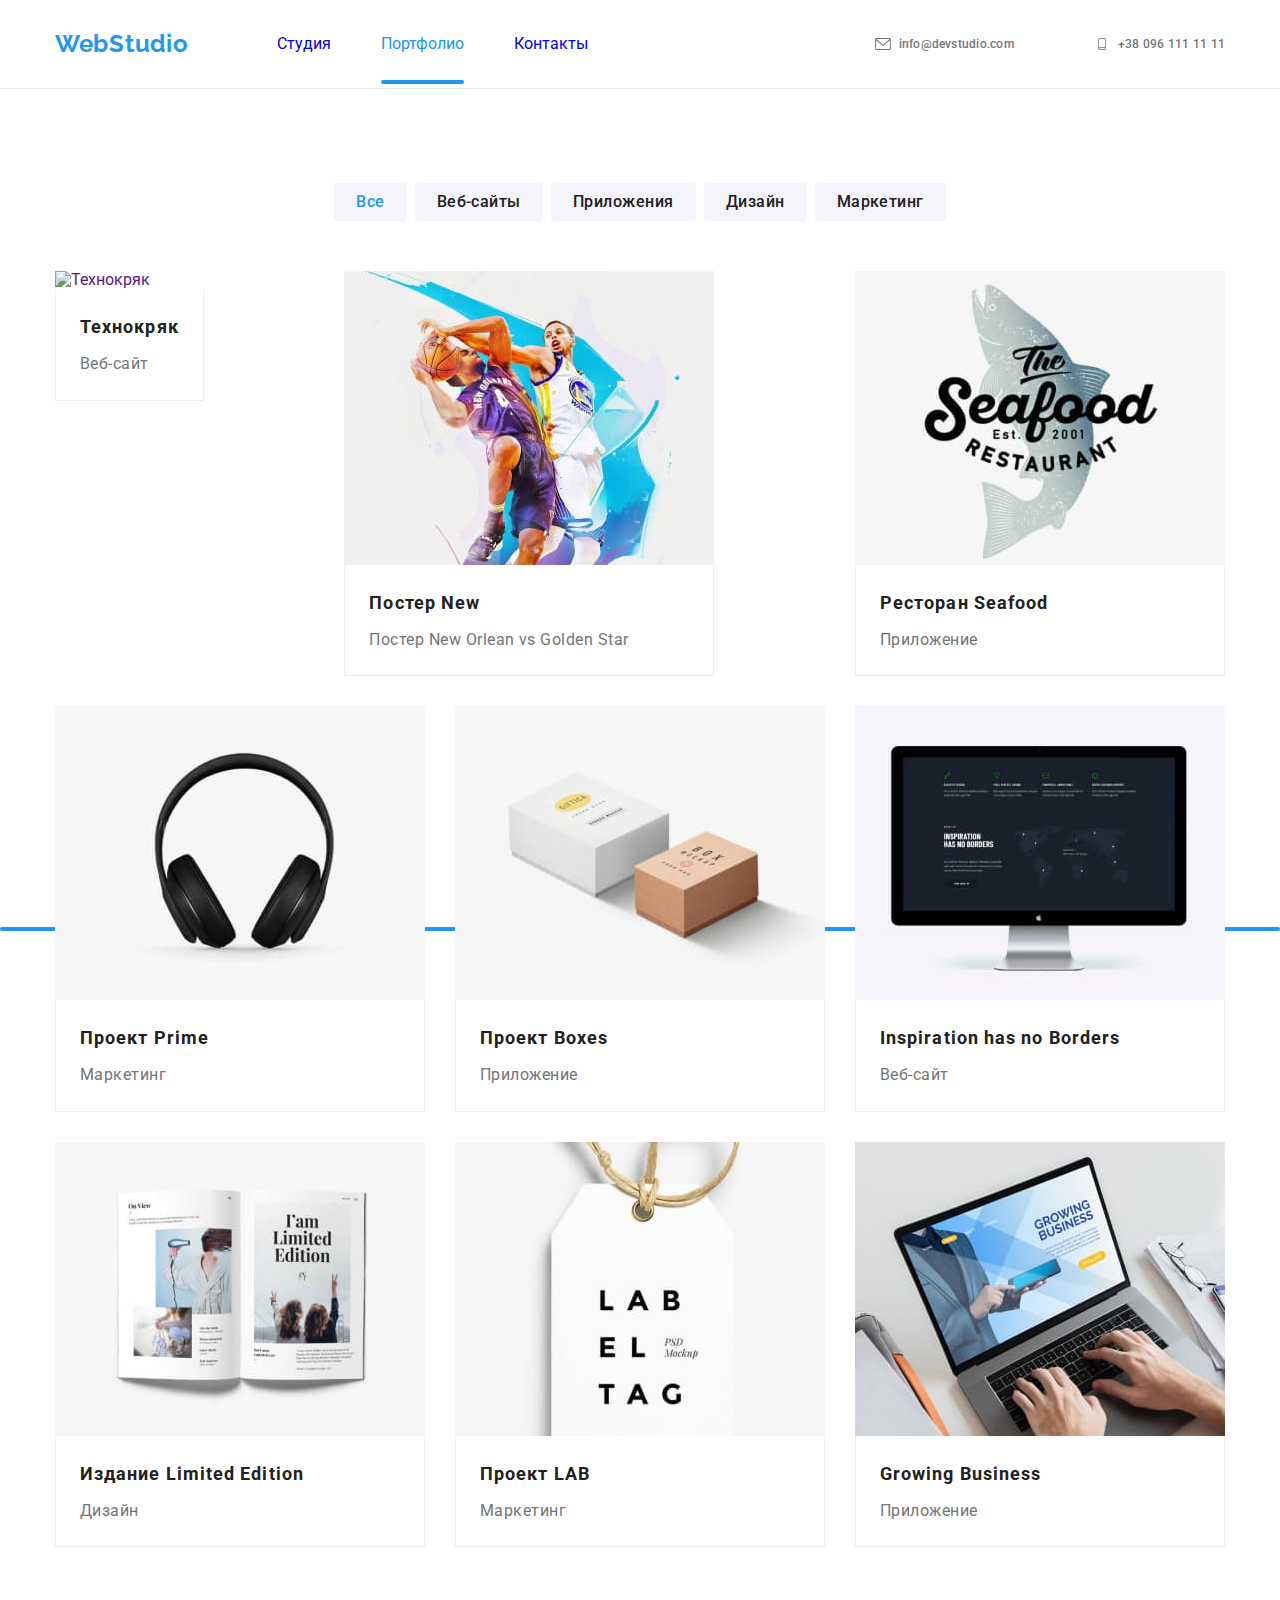
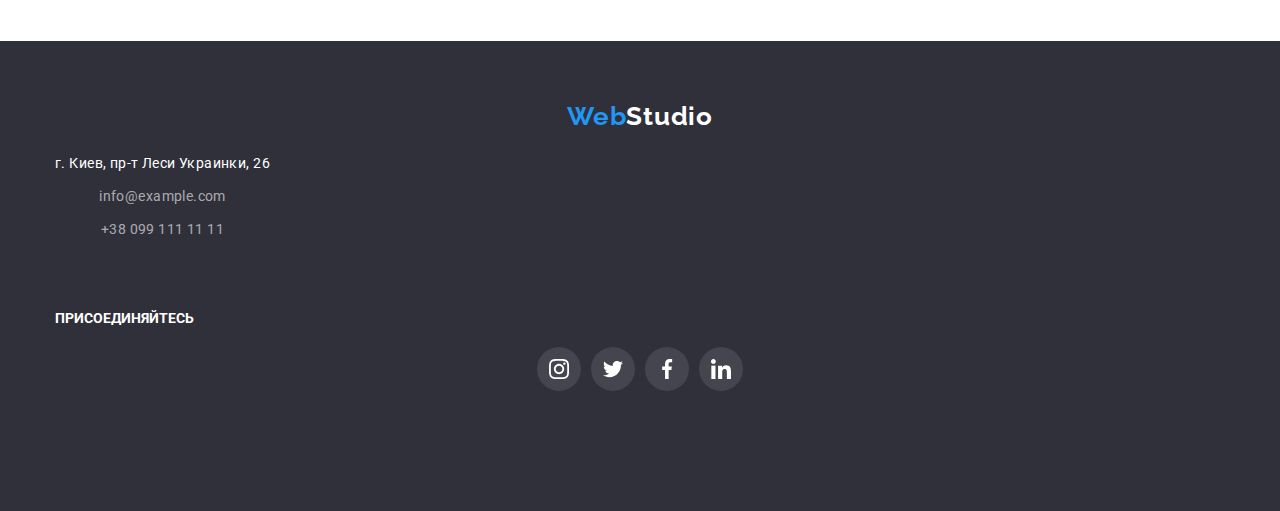
==== commit 75e29fd8: "11" ====
--- a/portfolio.html
+++ b/portfolio.html
@@ -84,12 +84,12 @@
 						   <a class="link card__link" href="">
 								<div class="card__link__img">
 									<picture>
-										<source srcset="./images/desktop/portfolio-card-set/technokryak-370/technokryak-370@2x 2x" media="(min-width: 1200px)">
-                                       <source srcset="./images/nikolay-354/nikolay-354.jpg 1x,
-                                            ./images/nikolay-354/nikolay-354@2x.jpg 2x" media="(min-width: 768px)">
-                                       <source srcset="./images/nikolay-450/nikolay-450.jpg 1x,
-                                           ./images/nikolay-450/nikolay-450@2x.jpg 2x" media="(min-width: 480px)">
-                                        <img src="./images/dz2/photo_1.jpg" alt="Технокряк>
+										<source srcset="./images/technokryak-370/technokryak-370@2x 2x" media="(min-width: 1200px)">
+                                        <source srcset="./images/technokryak-354/technokryak-354.jpg 1x,
+                                            ./images/technokryak-354/technokryak-354@2x.jpg 2x" media="(min-width: 768px)">
+                                        <source srcset="./images/technokryak-450/technokryak-450.jpg 1x,
+                                            ./images/technokryak-450/technokryak-450@2x.jpg 2x" media="(min-width: 480px)">
+                                        <img src="./images/dz2/photo_1.jpg" alt="Технокряк">
 									</picture>
 								    <p class="overlay">Ресурс пропонує комплексні пропозиції з різним рівнем функціоналу та сервісів. Все це дозволить відвідувачу отримати вичерпні відомості про компанію чи приватну особу.</p>
 								</div>
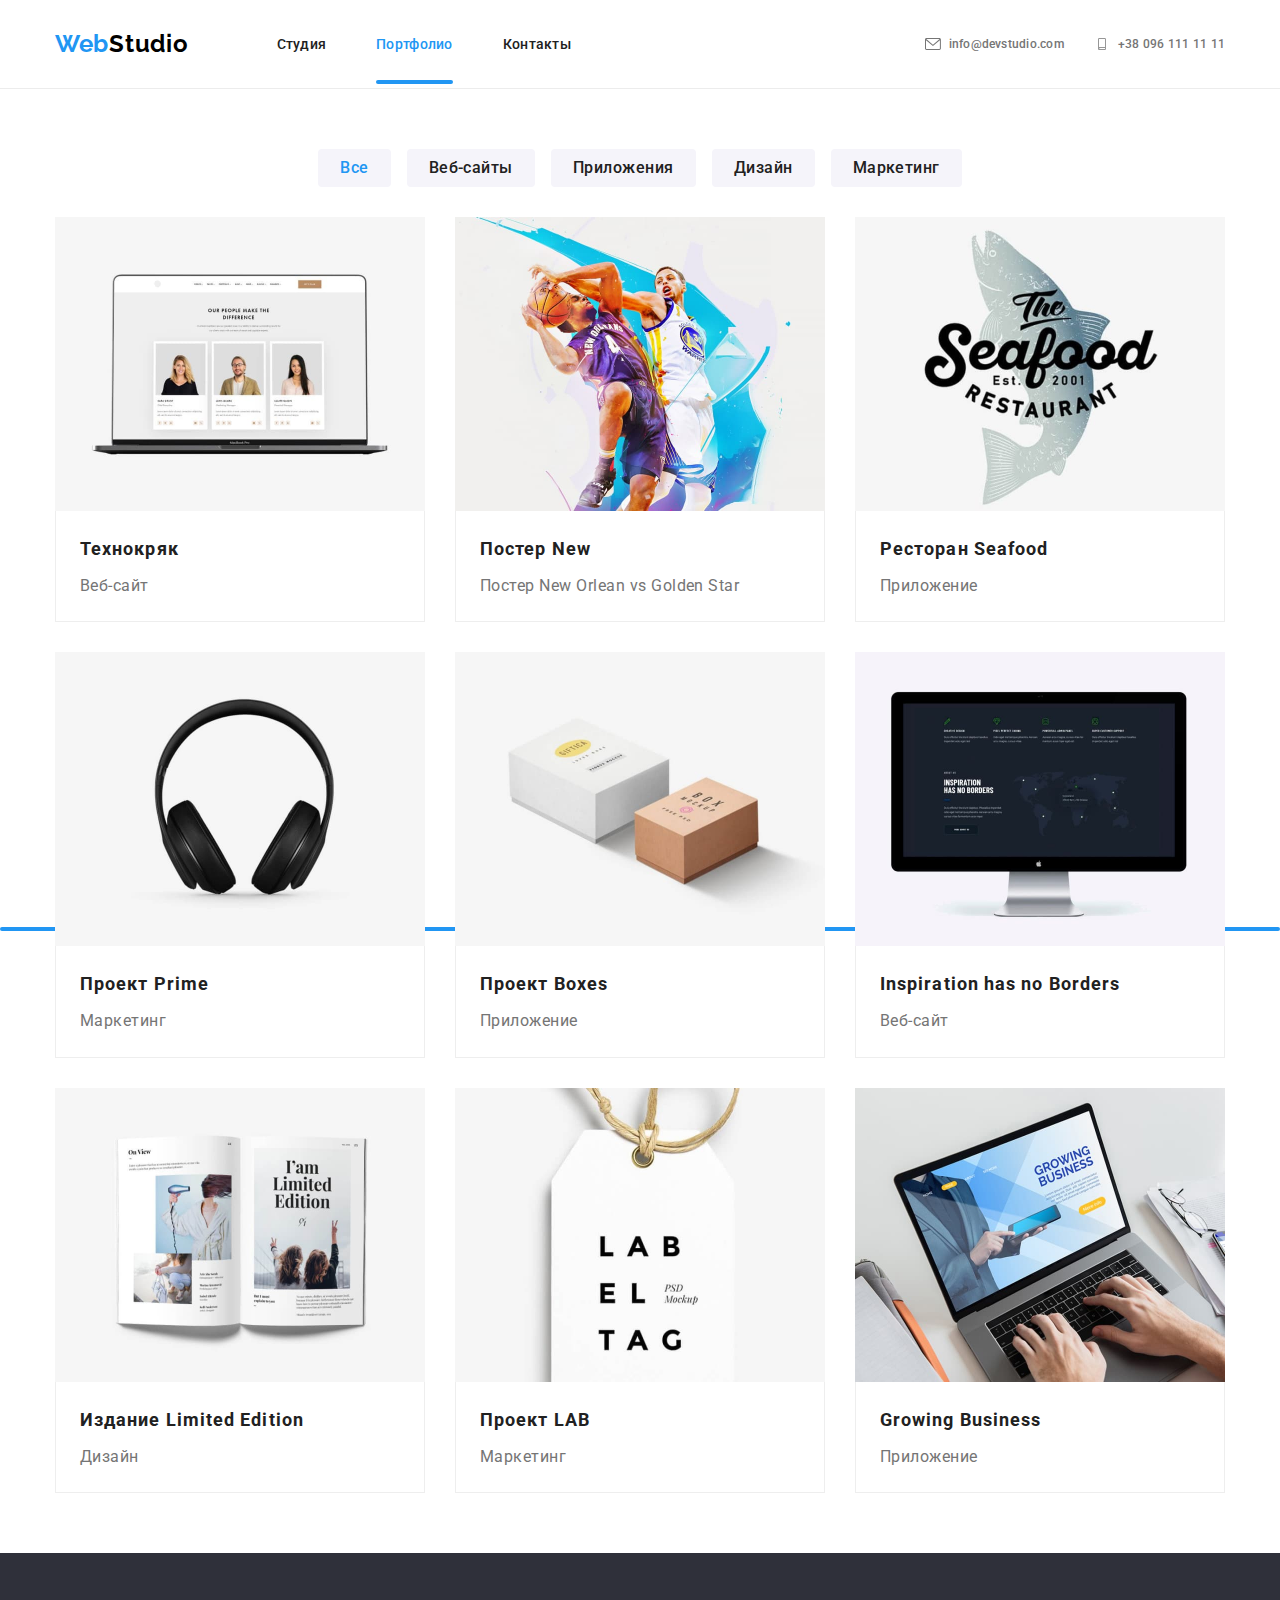
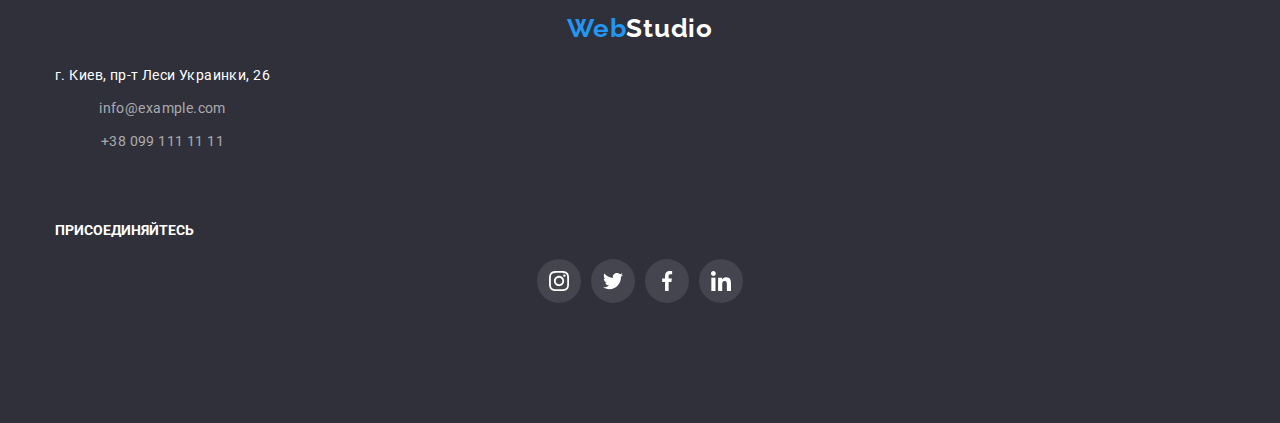
==== commit f9e98055: "dz8" ====
--- a/portfolio.html
+++ b/portfolio.html
@@ -22,22 +22,27 @@
 			<div class="container page-header-container">
 				<nav class="page-nav">
 					<a class="link logo" href=""
-						>Web<span class="logo-part">Studio</span></a
+						>Web<span class="logo__part">Studio</span></a
 					>
 					<ul class="menu list">
 						<li class="menu__item">
-							<a class="menu-link link" href="./index.html">Студия</a>
+							<a class="menu__link link" href="./index.html">Студия</a>
 						</li>
 						<li class="menu__item">
-							<a class="menu-link link current" href="./portfolio.html">Портфолио</a>
+							<a class="menu__link link current" href="./portfolio.html">Портфолио</a>
 						</li>
 						<li class="menu__item">
-							<a class="menu-link link" href="./contact.html">Контакты</a>
+							<a class="menu__link link" href="./contact.html">Контакты</a>
 						</li>
 					</ul>
 				</nav>
+				<button type="button" class="mobile-menu-open" data-menu-open>
+					<svg class="mobile-menu-open_icon" width="40" height="40">
+						<use href="./images/sprite.svg#burger-icon"></use>
+					</svg>
+				</button>
 				<ul class="list header-mail">
-					<li class="menu__item">
+					<li class="header-mail__item">
 						<a class="link contact" href="mailto:info@devstudio.com"
 							>info@devstudio.com
 							<svg class="contact-header" width="16" height="12">
@@ -45,7 +50,7 @@
 							</svg>
 						</a>
 					</li>
-					<li class="menu__item">
+					<li class="header-mail__item">
 						</svg>
 						<a class="link contact" href="tel:+380961111111"
 							>+38 096 111 11 11
@@ -56,6 +61,53 @@
 					</li>
 				</ul>
 			</div>
+			<div class="mobile-menu" data-menu>
+				<div class="container mobile-menu__container">
+					<div>
+						<button class="mobile-menu_close-btn" data-menu-close>
+					      <svg class="mobile-menu_close-icon" width="40" height="40">
+						     <use href="./images/sprite.svg#icon-modal-close"></use>
+					     </svg>
+				       </button>
+					   <ul class="mobile-menu-nav list">
+					      <li class="mobile-menu-nav_item"><a href="./index.html" class="mobile-menu-nav_link link current" >Студія</a></li>
+				          <li class="mobile-menu-nav_item"><a href="./portfolio.html" class="mobile-menu-nav_link link" href="./portfolio.html">Портфоліо</a></li>
+				          <li class="mobile-menu-nav_item"><a href="" class="mobile-menu-nav_link link" >Контакти</a></li>
+			          </ul>
+					</div>
+					<div class="mobile-menu_contact list">
+						<a class="mobile-menu-contact__phone link" href="tel:+380961111111">
+                            +38 096 111 11 11
+                        </a>
+						<a class="mobile-menu-contact__mail link" href="mailto:info@devstudio.com">
+                            info@devstudio.com
+                        </a>
+						<ul class="mobile-menu-list list">
+                            <li class="mobile-menu-list__item">
+                                <a class=" mobile-menu-list__link link" href="#">instagram
+                                </a>
+                                <div class="dash"></div>
+                        
+                            </li>
+                            <li class="mobile-menu-list__item">
+                                <a class="mobile-menu-list__link link" href="#">twitter
+                                </a>
+                                <div class="dash"></div>
+                            </li>
+                            <li class="mobile-menu-list__item">
+                                <a class="mobile-menu-list__link link" href="#">facebook
+                                </a>
+                                <div class="dash"></div>
+                            </li>
+                            <li class="mobile-menu-list__item">
+                                <a class="mobile-menu-list__link link" href="#">
+                                    linkedin
+                                </a>
+                            </li>
+                        </ul>
+					</div>
+			    </div>
+			</div>
 		</header>
 		<!-- Section -->
 		<main>
@@ -84,11 +136,11 @@
 						   <a class="link card__link" href="">
 								<div class="card__link__img">
 									<picture>
-										<source srcset="./images/technokryak-370/technokryak-370@2x 2x" media="(min-width: 1200px)">
+										<source srcset="./images/technokryak-370/technokryak-370@2x.jpg 2x" media="(min-width: 1200px)">
                                         <source srcset="./images/technokryak-354/technokryak-354.jpg 1x,
                                             ./images/technokryak-354/technokryak-354@2x.jpg 2x" media="(min-width: 768px)">
-                                        <source srcset="./images/technokryak-450/technokryak-450.jpg 1x,
-                                            ./images/technokryak-450/technokryak-450@2x.jpg 2x" media="(min-width: 480px)">
+                                        <source srcset="./images/technocryak-450/technocryak-450.jpg 1x,
+                                            ./images/technocryak-450/technocryak-450@2x.jpg 2x" media="(min-width: 480px)">
                                         <img src="./images/dz2/photo_1.jpg" alt="Технокряк">
 									</picture>
 								    <p class="overlay">Ресурс пропонує комплексні пропозиції з різним рівнем функціоналу та сервісів. Все це дозволить відвідувачу отримати вичерпні відомості про компанію чи приватну особу.</p>
@@ -102,10 +154,14 @@
 						<li class="card__section">
 							<a class="link card__link" href="">
 								<div class="card__link__img">
-									<img
-									src="./images/dz2/photo_2.jpg"
-									alt="Growing Business"
-									width="370"/>
+									<picture>
+										<source srcset="./images/poster-new-orlean-370/poster-new-orlean-370@2x.jpg 2x" media="(min-width: 1200px)">
+										 <source srcset="./images/poster-new-orlean-354/poster-new-orlean-354.jpg 1x,
+                                            ./images/poster-new-orlean-354/poster-new-orlean-354@2x.jpg 2x" media="(min-width: 768px)">
+                                        <source srcset="./images/poster-new-orlean-450/poster-new-orlean-450.jpg 1x,
+                                            ./images/poster-new-orlean-450/poster-new-orlean-450@2x.jpg 2x" media="(min-width: 480px)">
+										<img src="./images/dz2/photo_2.jpg" alt="Постер New">
+									</picture>
                                    <p class="overlay">Ресурс пропонує комплексні пропозиції з різним рівнем функціоналу та сервісів. Все це дозволить відвідувачу отримати вичерпні відомості про компанію чи приватну особу.</p>
 								</div>
 								<div class="projects">
@@ -117,10 +173,14 @@
 						<li class="card__section">
 							<a class="link card__link" href="">
 								<div class="card__link__img">
-									<img
-									src="./images/dz2/photo_3.jpg"
-									alt="Growing Business"
-									width="370"/>
+									<picture>
+										<source srcset="./images/seafood-370/seafood-370@2x.jpg 2x" media="(min-width: 1200px)">
+										 <source srcset="./images/seafood-354/seafood-354.jpg 1x,
+                                            ./images/seafood-354/seafood-354@2x.jpg 2x" media="(min-width: 768px)">
+                                        <source srcset="./images/seafood-450/seafood-450.jpg 1x,
+                                            ./images/seafood-450/seafood-450@2x.jpg 2x" media="(min-width: 480px)">
+										<img src="./images/dz2/photo_2.jpg" alt="Ресторан Seafood">
+									</picture>
 									<p class="overlay">Ресурс пропонує комплексні пропозиції з різним рівнем функціоналу та сервісів. Все це дозволить відвідувачу отримати вичерпні відомості про компанію чи приватну особу.</p>
 								</div>
 								<div class="projects">
@@ -132,10 +192,14 @@
 						<li class="card__section">
 							<a class="link card__link" href="">
 								<div class="card__link__img">
-									<img
-									src="./images/dz2/photo_4.jpg"
-									alt="Growing Business"
-									width="370"/>
+									<picture>
+										<source srcset="./images/prime-370/prime-370@2x.jpg 2x" media="(min-width: 1200px)">
+										 <source srcset="./images/prime-354/prime-354.jpg 1x,
+                                            ./images/prime-354/prime-354@2x.jpg 2x" media="(min-width: 768px)">
+                                        <source srcset="./images/prime-450/prime-450.jpg 1x,
+                                            ./images/prime-450/prime-450@2x.jpg 2x" media="(min-width: 480px)">
+										<img src="./images/dz2/photo_2.jpg" alt="Проект Prime">
+									</picture>
 									<p class="overlay">Ресурс пропонує комплексні пропозиції з різним рівнем функціоналу та сервісів. Все це дозволить відвідувачу отримати вичерпні відомості про компанію чи приватну особу.</p>
 								</div>
 								<div class="projects">
@@ -147,10 +211,14 @@
 						<li class="card__section">
 							<a class="link card__link" href="">
 								<div class="card__link__img">
-									<img
-									src="./images/dz2/photo_5.jpg"
-									alt="Growing Business"
-									width="370"/>
+									<picture>
+										<source srcset="./images/boxes-370/boxes-370@2x.jpg 2x" media="(min-width: 1200px)">
+										 <source srcset="./images/boxes-354/boxes-354.jpg 1x,
+                                            ./images/boxes-354/boxes-354@2x.jpg 2x" media="(min-width: 768px)">
+                                        <source srcset="./images/boxes-450/boxes-450.jpg 1x,
+                                            ./images/boxes-450/boxes-450@2x.jpg 2x" media="(min-width: 480px)">
+										<img src="./images/dz2/photo_5.jpg" alt="Проект Boxes">
+									</picture>
 									<p class="overlay">Ресурс пропонує комплексні пропозиції з різним рівнем функціоналу та сервісів. Все це дозволить відвідувачу отримати вичерпні відомості про компанію чи приватну особу.</p>
 								</div>
 								<div class="projects">
@@ -162,10 +230,14 @@
 						<li class="card__section">
 							<a class="link card__link" href="">
 								<div class="card__link__img">
-									<img
-									src="./images/dz2/photo_6.jpg"
-									alt="Growing Business"
-									width="370"/>
+									<picture>
+										<source srcset="./images/inspiration-370/inspiration-370@2x.jpg 2x" media="(min-width: 1200px)">
+										 <source srcset="./images/inspiration-354/inspiration-354.jpg 1x,
+                                            ./images/inspiration-354/inspiration-354@2x.jpg 2x" media="(min-width: 768px)">
+                                        <source srcset="./images/inspiration-450/inspiration-450.jpg 1x,
+                                            ./images/inspiration-450/inspiration-450@2x.jpg 2x" media="(min-width: 480px)">
+									    <img src="./images/dz2/photo_6.jpg" alt="Inspiration has no Borders">
+									</picture>
 									<p class="overlay">Ресурс пропонує комплексні пропозиції з різним рівнем функціоналу та сервісів. Все це дозволить відвідувачу отримати вичерпні відомості про компанію чи приватну особу.</p>
 								</div>
 								<div class="projects">
@@ -177,10 +249,14 @@
 						<li class="card__section">
 							<a class="link card__link" href="">
 								<div class="card__link__img">
-									<img
-									src="./images/dz2/photo_7.jpg"
-									alt="Growing Business"
-									width="370"/>
+									<picture>
+										<source srcset="./images/limited-edition-370/limited-edition-370@2x.jpg 2x" media="(min-width: 1200px)">
+										 <source srcset="./images/limited-edition-354/limited-edition-354.jpg 1x,
+                                            ./images/limited-edition-354/limited-edition-354@2x.jpg 2x" media="(min-width: 768px)">
+                                        <source srcset="./images/limited-edition-450/limited-edition-450.jpg 1x,
+                                            ./images/limited-edition-450/limited-edition-450@2x.jpg 2x" media="(min-width: 480px)">
+										<img src="./images/dz2/photo_7.jpg" alt="Издание Limited Edition">
+									</picture>
 									<p class="overlay">Ресурс пропонує комплексні пропозиції з різним рівнем функціоналу та сервісів. Все це дозволить відвідувачу отримати вичерпні відомості про компанію чи приватну особу.</p>
 								</div>
 								<div class="projects">
@@ -192,10 +268,14 @@
 						<li class="card__section">
 							<a class="link card__link" href="">
 								<div class="card__link__img">
-									<img
-									src="./images/dz2/photo_8.jpg"
-									alt="Growing Business"
-									width="370"/>
+									<picture>
+									    <source srcset="./images/lab-370/lab-370@2x.jpg 2x" media="(min-width: 1200px)">
+										<source srcset="./images/lab-354/lab-354.jpg 1x,
+                                            ./images/lab-354/lab-354@2x.jpg 2x" media="(min-width: 768px)">
+                                        <source srcset="./images/lab-450/lab-450.jpg 1x,
+                                            ./images/lab-450/lab-450@2x.jpg 2x" media="(min-width: 480px)">
+										<img src="./images/dz2/photo_8.jpg" alt="Проект LAB">
+									</picture>
 									<p class="overlay">Ресурс пропонує комплексні пропозиції з різним рівнем функціоналу та сервісів. Все це дозволить відвідувачу отримати вичерпні відомості про компанію чи приватну особу.</p>
 								</div>
 								<div class="projects">
@@ -207,10 +287,14 @@
 						<li class="card__section">
 							<a class="link card__link" href="">
 								<div class="card__link__img">
-									<img
-									src="./images/dz2/photo_9.jpg"
-									alt="Growing Business"
-									width="370"/>
+									<picture>
+									<source srcset="./images/growing-business-370/growing-business-370@2x.jpg 2x" media="(min-width: 1200px)">
+										 <source srcset="./images/growing-business-354/growing-business-354.jpg 1x,
+                                            ./images/growing-business-354/growing-business-354@2x.jpg 2x" media="(min-width: 768px)">
+                                        <source srcset="./images/growing-business-450/growing-business-450.jpg 1x,
+                                            ./images/growing-business-450/growing-business-450@2x.jpg 2x" media="(min-width: 480px)">
+										<img src="./images/dz2/photo_9.jpg" alt="Growing Business">
+									</picture>
 									<p class="overlay">Ресурс пропонує комплексні пропозиції з різним рівнем функціоналу та сервісів. Все це дозволить відвідувачу отримати вичерпні відомості про компанію чи приватну особу.</p>
 								</div>
 								<div class="projects">
--- a/css/main.min.css
+++ b/css/main.min.css
@@ -1 +1 @@
-:root{--primary-text-color: #757575;--secondary-text-color: #212121;--accent-color: #2196F3;--accent-second-color: #FFFFFF;--primary-background-color: #FFFFFF;--secondary-background-color: #2F303A;--stuff-background-color: #F5F4FA;--transition: 250ms cubic-bezier(0.4, 0, 0.2, 1)}body{font-family:"Roboto",sans-serif}.visually-hidden{position:absolute;width:1px;height:1px;margin:-1px;padding:0;overflow:hidden;border:0;clip:rect(0 0 0 0)}.footer__form__sumbit,.portfolio__section__nav,.media__list,.media__list__link,.client-link,.list-client,.social-list-link,.our-advantage,.hero-btn,.modal-close-btn{display:flex;justify-content:center;align-items:center}h1,h2,h3,h4,p{margin-top:0;margin-bottom:0}ul,ol{margin-top:0;margin-bottom:0;padding-left:0}img{display:block}button{cursor:pointer}.list{list-style:none}.link{text-decoration:none}.container{width:100%;padding-left:15px;padding-right:15px}@media screen and (min-width: 480px){.container{width:480px;margin-left:auto;margin-right:auto}}@media screen and (min-width: 768px){.container{width:768px}}@media screen and (min-width: 1200px){.container{width:1200px}}.mobile-menu-nav{font-weight:500;font-size:40px;line-height:1.17;letter-spacing:.02em}.mobile-menu-nav_link{text-decoration:none;color:#212121}.mobile-menu-nav_item:not(:last-child){margin-bottom:32px}.mobile-menu-contact__phone{color:#2196f3;font-weight:500;font-size:26px;letter-spacing:.02;line-height:1.17;margin-bottom:32px}.mobile-menu_contact{margin-top:64px;display:flex;flex-direction:column}.mobile-menu-contact__mail{color:#757575;font-size:24px;letter-spacing:.02;line-height:1.16;margin-bottom:64px}.mobile-menu-list{display:flex;flex-wrap:wrap}.mobile-menu-list__item{display:flex;font-weight:500;font-size:17px;line-height:1.22;letter-spacing:.02;color:#2196f3;margin-right:10px}.mobile-menu-list__link{color:#2196f3}.dash{margin-left:10px;margin-right:10px;width:1px;height:22px;background-color:rgba(33,33,33,.2)}.mobile-menu_close-btn{width:30px;height:30px;background:rgba(0,0,0,0);border:1px solid rgba(0,0,0,.1);border-radius:50%;position:fixed;top:10px;right:15px;padding:0;display:flex;align-items:center;justify-content:center;transition-property:fill;transition-duration:250ms;transition-timing-function:cubic-bezier(0.4, 0, 0.2, 1)}.mobile-menu__container{display:flex;flex-direction:column;justify-content:space-between;height:100%}@media screen and (max-width: 768px){.mobile-menu{position:fixed;width:100%;height:100%;max-height:767px;top:0;left:0;z-index:5;background-color:#fff;box-shadow:0 0 0 100vmax rgba(0,0,0,.5);padding-top:48px;padding-bottom:48px;padding-left:40px;opacity:0;visibility:hidden;pointer-events:none;transition:opacity 500ms linear,visibility 500ms linear}.mobile-menu.is-open{opacity:1;visibility:visible;pointer-events:auto}.mobile-menu_close-btn{position:absolute;background-color:rgba(0,0,0,0);border:none;padding:0;line-height:0;top:21px;right:23.33px}}@media screen and (min-width: 768px){.mobile-menu{display:none}}.modal-btn{font-weight:700;font-size:16px;line-height:1.9;padding-left:32px;padding-right:32px;padding-top:10px;padding-bottom:10px;font-family:inherit;margin-bottom:200px;margin-top:40px;border-radius:4px;margin:0 auto;Offset:rgba(0,0,0,.15);color:var(--accent-second-color);background-color:var(--accent-color);transition:background-color var(--transition)}.modal-btn:hover,.modal-btn:focus{background-color:#188ce8}.section-discription{font-size:14px;line-height:1.71;letter-spacing:.03em;color:var(--primary-text-color)}.backdrop{position:fixed;z-index:100;top:0;left:0;width:100%;height:100%;background-color:rgba(0,0,0,.2);transition:opacity var(--transition),visibility var(--transition)}.backdrop.is-hidden{opacity:0;visibility:hidden;pointer-events:none}.modal{position:absolute;top:50%;left:50%;transform:translate(-50%, -50%);width:528px;height:580px;background-color:var(--primary-background-color);padding:40px}.modal-close-btn{position:absolute;top:10px;right:10px;width:30px;height:30px;border-radius:50%;background-color:rgba(0,0,0,0);border:1px solid #555;padding:0;transition:border-color var(--transition)}.modal-close-btn:hover,.modal-close-btn:focus{border-color:var(--accent-color)}.modal-svg-btn{transition:fill var(--transition)}.modal-close-btn:hover .modal-svg-btn,.modal-close-btn:focus .modal-svg-btn{fill:var(--accent-color)}.modal-form-input-desc{font-weight:400;font-size:12px;line-height:1.2;display:block;margin-bottom:4px;color:var(--primary-text-color)}.modal-form{display:flex;flex-direction:column}.modal-form-input{width:100%;height:40px;border:1px Solid rgba(33,33,33,.2);border-radius:4px;padding-left:42px;transition:border-color var(--transition)}.modal-form-input:focus{outline:none;border-color:var(--accent-color)}.modal-form-field{margin-bottom:10px;border:1px}.form-title{font-weight:700;font-size:20px;line-height:1.15;margin-bottom:12px;text-align:center;height:23px}.modal-form-input-icon{display:block;position:absolute;top:50%;left:12px;transform:translateY(-50%);color:var(--secondary-text-color);transition:fill var(--transition)}.modal-form-input:focus+.modal-form-input-icon{fill:var(--accent-color)}.modal-form-input-wrapper{position:relative;display:block}.modal-form-message{resize:none;width:100%;height:100px;padding:12px 16px;border:1px solid rgba(33,33,33,.2);border-radius:4px;transition:border-color var(--transition)}.modal-form-message:focus{outline:none;border-color:var(--accent-color)}.modal-form-message::placeholder{font-size:12px;color:rgba(117,117,117,.5)}.modal-form-chek-desc::before{display:block;width:16px;height:15px;border:2px solid var(--secondary-text-color);background:var(--primary-background-color);content:"";cursor:pointer;border-radius:4px;margin-right:8.38px}.modal-form-check:checked+.modal-form-chek-desc::before{background-color:#2196f3;background-image:url(../images/vector.svg);box-shadow:var(--transition),background-image var(--transition);border-color:var(--accent-color);background-repeat:no-repeat;background-position:center}.modal-form-chek-desc{display:flex;align-items:center;margin-bottom:30px;font-size:14px;line-height:1.7;color:var(--primary-text-color);letter-spacing:.03em}.modal-form-check:focus+.modal-form-chek-desc::before{outline:1px solid #2196f3}.link-modal{color:var(--accent-color)}.modal-form-sumbit{font-weight:700;font-size:16px;line-height:1.9;align-self:center;min-width:200px;padding-left:52px;padding-right:52px;padding-top:10px;padding-bottom:10px;margin-bottom:40px;border-radius:4px;margin:0 auto;letter-spacing:6%;border:1px solid rgba(0,0,0,.15);color:var(--accent-second-color);background-color:var(--accent-color);transition:color var(--transition),background-color var(--transition)}.modal-form-sumbit:hover,.modal-form-sumbit:focus{background-color:#188ce8;color:var(--accent-second-color)}.subtitle{font-weight:700;font-size:36px;line-height:1.67;letter-spacing:.03em;color:var(--secondary-text-color)}.logo{margin-right:88px}.logo{font-weight:700;font-size:26px;line-height:1.19;font-family:"Raleway",sans-serif;letter-spacing:.03em;margin-right:88px;color:var(--accent-color);margin-top:16px;margin-bottom:16px}.logo__part{color:#000}@media screen and (max-width: 767px){.menu{display:none}.contact{display:none}.mobile-menu-open{margin-left:auto;background-color:rgba(0,0,0,0);border:none;padding:0;line-height:0}}.page-header{padding-top:16px;padding-bottom:16px}.page-header-container{display:flex;align-items:center;justify-content:space-between}@media screen and (min-width: 768px){.mobile-menu-open{display:none}.page-nav{display:flex;align-items:center}.menu{display:flex;align-items:center}.menu__item{position:relative}.menu__item:not(:last-child){margin-right:51px}.menu__link{font-weight:500;font-size:14px;line-height:1.14;letter-spacing:.02em;transition:color var(--transition);color:var(--secondary-text-color)}.menu__link:hover,.menu__link:focus{color:var(--accent-color)}.logo{font-size:24px;line-height:1.17;line-height:100%;font-family:"Raleway",sans-serif;letter-spacing:.03em;color:var(--accent-color)}.logo__part{color:#000}.contact{text-decoration:none;font-weight:500;font-size:12px;line-height:1.17;display:flex;align-items:center;letter-spacing:.02em;transition:color var(--transition);color:var(--primary-text-color)}.contact:hover,.contact:focus{color:var(--accent-color)}.contact-header{width:16px;height:12px;order:-1;fill:currentColor;margin-right:8px;cursor:pointer;fill:currentColor;transition-property:color;transition-duration:250ms;transition-timing-function:cubic-bezier(0.4, 0, 0.2, 1)}.current{display:inline-block;color:var(--accent-color)}.current::after{position:absolute;content:" ";left:0;bottom:0;margin-bottom:-31px;width:100%;height:4px;background:#2196f3;border-radius:2px}}@media screen and (min-width: 768px)and (max-width: 1199px){.header-mail{margin-left:96px;display:flex;flex-direction:column;gap:10px}}@media screen and (min-width: 1200px){.page-header{padding-top:16px;padding-bottom:16px;border-bottom:1px solid #ececec}.page-nav{top:0;left:0;margin-right:93px}.header-mail{gap:30px}.menu__item{position:relative}.menu__item:not(:last-child){margin-right:50px}}@media screen and (min-width: 480px){.header__container{height:60px}}@media screen and (min-width: 480px)and (min-width: 768px){.header__container{height:80px}}@media screen and (min-width: 768px){.header-mail{margin-left:auto}}@media screen and (min-width: 1200px){.header-mail{display:flex}}@media screen and (max-width: 1199px){.footer{display:flex}}.footer__modal__form{display:flex;flex-direction:column;align-items:center;width:auto}.hero-main{padding-top:118px;padding-bottom:118px;background:var(--secondary-background-color);max-width:1600px;border-radius:0px;text-align:center;background-image:linear-gradient(rgba(47, 48, 58, 0.4), rgba(47, 48, 58, 0.4)),url("../images/herom-480.jpg");background-size:cover;background-color:#c4c4c4;background-repeat:no-repeat;background-position:center;margin:0 auto}@media screen and (min-device-pixel-ratio: 2)and (max-width: 768px),screen and (min-resolution: 192dpi)and (max-width: 768px),screen and (min-resolution: 2dppx)and (max-width: 768px){.hero-main{background-image:linear-gradient(rgba(47, 48, 58, 0.4), rgba(47, 48, 58, 0.4)),url("../images/herom-480@2x.jpg")}}@media screen and (min-width: 768px){.hero-main{background-image:linear-gradient(rgba(47, 48, 58, 0.4), rgba(47, 48, 58, 0.4)),url("../images/hero-768.jpg")}}@media screen and (min-device-pixel-ratio: 2)and (min-width: 767px),screen and (min-resolution: 192dpi)and (min-width: 767px),screen and (min-resolution: 2dppx)and (min-width: 767px){.hero-main{background-image:linear-gradient(rgba(47, 48, 58, 0.4), rgba(47, 48, 58, 0.4)),url("../images/hero-768@2x.jpg")}}@media screen and (min-width: 1200px){.hero-main{background-image:linear-gradient(rgba(47, 48, 58, 0.4), rgba(47, 48, 58, 0.4)),url("../images/hero-1600.jpg")}}@media screen and (min-device-pixel-ratio: 2)and (min-width: 1200px),screen and (min-resolution: 192dpi)and (min-width: 1200px),screen and (min-resolution: 2dppx)and (min-width: 1200px){.hero-main{background-image:linear-gradient(rgba(47, 48, 58, 0.4), rgba(47, 48, 58, 0.4)),url("../images/hero-1600@2x.jpg")}}.hero-title{font-weight:900;font-size:24px;line-height:1.62;text-align:center;margin:0 auto;margin-bottom:30px;letter-spacing:.06em;text-transform:uppercase;color:var(--accent-second-color)}@media screen and (min-width: 768px){.hero-title{width:360px}}@media screen and (min-width: 1200px){.hero-title{width:696px;font-size:44px;line-height:1.36}}.services{font-weight:700;font-size:14px;line-height:1.71;letter-spacing:.03em;text-transform:uppercase;text-align:center;color:#212121}.about{padding-bottom:94px;padding-top:94px}.servise-title{margin-bottom:30px}.our-advantage{width:100%;height:120px;border-radius:4px;margin-bottom:25px;background-color:#f5f4fa;display:flex;align-items:center;justify-content:center}@media screen and (min-width: 768px){.about-section{display:flex;justify-content:space-between}}@media screen and (min-width: 768px)and (max-width: 1199px){.about-section{flex-wrap:wrap}}@media screen and (min-width: 768px){.servise-title{width:calc((100% - 60px)/2);margin-right:30px}}@media screen and (min-width: 1200px){.servise-title{width:calc((100% - 90px)/4);margin-right:30px;margin-bottom:0px}}.second-title{margin-bottom:50px;text-align:center}.title-activity{font-weight:700;font-size:14px;line-height:1.14;letter-spacing:.03em;text-transform:uppercase}.activity .title-activity{position:absolute;bottom:0;justify-content:center;align-items:center;width:100%;height:70px;color:var(--accent-second-color);background-color:rgba(47,48,58,.8)}.title-activity{position:absolute;bottom:0;left:0;font-weight:700;font-size:14px;line-height:1.15;display:flex;justify-content:center;align-items:center;text-transform:uppercase;color:#fff;background-color:rgba(47,48,58,.8);width:100%;height:70px}.activity{display:flex;gap:30px}.position{position:relative}.section-image{padding-bottom:94px}@media screen and (max-width: 1199px){.section-image{display:none;padding:94px 0}}.command-list-foto{font-weight:500;font-size:16px;line-height:1.19;margin-bottom:10px;text-align:center;letter-spacing:.03em;color:var(--secondary-text-color)}.command-list{background:var(--stuff-background-color);width:1600px;height:648px;top:1449px}.command{box-shadow:0px 1px 3px rgba(0,0,0,.12),0px 1px 1px rgba(0,0,0,.14),0px 2px 1px rgba(0,0,0,.2);border-radius:0px 0px 4px 4px;margin-bottom:30px}.about-list-foto{font-size:16px;line-height:1.19;letter-spacing:.03em;text-align:center;color:var(--primary-text-color)}.team{background-color:var(--stuff-background-color);padding-bottom:94px;margin-bottom:0}.team-main{padding-top:30px;padding-bottom:30px}.social-list-link{width:44px;height:44px;border-radius:50%;background-color:var(--primary-background-color);transition:background-color var(--transition)}.social-list-link:hover,.social-list-link:focus{background-color:var(--accent-color)}.social-list{display:flex;justify-content:center;gap:10px;margin-top:16px}.social-list-icon{fill:#afb1b8;transition:fill var(--transition)}.social-list-link:hover .social-list-icon,.social-list-link:focus .social-list-icon{fill:var(--accent-second-color)}.second-title{font-weight:700;font-size:28px;line-height:1.18;text-align:center;letter-spacing:.03em;color:#212121;margin-bottom:30px;padding-top:60px;padding-bottom:30px}.clients-section{padding-bottom:94px;padding-top:94px}.list-client{display:flex;flex-wrap:wrap;gap:30px}.client-link{cursor:pointer;transition:border-color var(--transition)}.client-link:hover,.client-link:focus{border-color:var(--accent-color)}.client-list-icon{width:106px;height:60px;fill:currentColor}.client-link{height:92px;border:1px solid #afb1b8;border-radius:4px;display:flex;justify-content:center;align-items:center;color:var(--clients-color);transition-property:color,border;transition-duration:250ms;transition-timing-function:cubic-bezier(0.4, 0, 0.2, 1)}.client-list-icon{fill:#afb1b8;transition:fill var(--transition)}.client-item:hover .client-list-icon,.client-item:focus .client-list-icon{fill:var(--accent-color)}.client-item{width:calc((100% - 30px)/2)}@media screen and (min-width: 768px){.client-item{width:calc((100% - 60px)/3)}}@media screen and (min-width: 1200px){.client-item{width:calc((100% - 150px)/6)}}.client-title{font-weight:700;font-size:28px;line-height:1.18;text-align:center;letter-spacing:.03em;color:#212121;margin-bottom:30px}.footer{background:var(--secondary-background-color);padding:60px 0}.footer-center{flex-direction:column;justify-content:center;align-items:center;margin-bottom:60px}.footer__logo{font-weight:700;font-size:26px;line-height:1.19;font-family:"Raleway",sans-serif;letter-spacing:.03em;color:var(--accent-color);margin-bottom:20px;margin-bottom:20px;display:block;text-align:center}.footer__link{text-align:center;margin-bottom:9px}.footer__address{font-style:normal}.footer__logo--part{color:var(--accent-second-color)}.footer__address--main{font-size:14px;line-height:1.71;letter-spacing:.03em;color:rgba(255,255,255,.6)}.footer__address--main:hover,.footer__address--main:focus{color:var(--accent-color)}.mail{color:var(--accent-second-color)}.footer__title{font-weight:700;font-size:14px;line-height:1.14;font-family:"Roboto",sans-serif;color:var(--accent-second-color);margin-bottom:20px;text-transform:uppercase}.media__list__link{width:44px;height:44px;border-radius:50%;background-color:rgba(255,255,255,.1);transition:background-color var(--transition)}.media__list__link:hover,.media__list__link:focus{background-color:var(--accent-color)}.media__list__icon{fill:var(--accent-second-color);transition:fill var(--transition)}.media__list{flex-wrap:wrap;gap:10px}@media screen and (max-width: 1199px){.footer__title{text-align:center}}.footer-center{width:100%}.footer-bottom{width:auto}.footer__modal__form{display:flex;flex-direction:column;align-items:center}.footer__modal__form{display:flex;flex-direction:column;align-items:center}.footer__form__input{margin-right:12px;padding:15px;color:#fff;height:50px;width:100%;background-color:rgba(0,0,0,0);border-radius:4px;border:1px solid rgba(255,255,255,.3);filter:drop-shadow(0px 4px 4px rgba(0, 0, 0, 0.15));transition-property:border-color;transition-duration:250ms;transition-timing-function:cubic-bezier(0.4, 0, 0.2, 1)}.footer__form__sumbit{margin:0 auto;padding:10px 32px;display:flex;background-color:var(--accent-color);color:#fff;font-weight:700;font-size:16px;line-height:1.87;letter-spacing:.06em;box-shadow:0px 4px 4px rgba(0,0,0,.15);border-radius:4px;margin-top:20px}.footer{flex-direction:column;justify-content:center;align-items:center}.footer_adress-link{display:flex;flex-direction:column;justify-content:center;margin-bottom:60px}@media screen and (min-width: 768px){.footer_adress-nav{display:flex;justify-content:space-around;align-items:baseline}}@media screen and (max-width: 1199px){.footer-center{display:flex}}@media screen and (min-width: 1200px){.footer__address{display:flex;align-items:baseline}}@media screen and (min-width: 1200px){.footer_adress-link{margin-right:70px;margin-bottom:0%}.footer-center{margin-right:93px;margin-bottom:0px;width:auto}.footer__modal__form{display:flex;flex-direction:row}.footer__form__input{width:358px}.footer__form__sumbit{margin:0 auto}}.portfolio__section__btn{font-weight:500;font-size:16px;line-height:1.63;font-family:inherit;border:none;cursor:pointer;padding-top:6px;padding-bottom:6px;padding-left:22px;padding-right:22px;border-radius:4px;letter-spacing:.03em;color:var(--secondary-text-color);background:var(--stuff-background-color);transition:color var(--transition),background var(--transition)}.portfolio__section__btn:hover,.portfolio__section__btn:focus{color:var(--accent-second-color);background:var(--accent-color)}.portfolio__section__nav{margin-bottom:50px}.projects__title_name{line-height:1.9;letter-spacing:.03em;color:var(--primary-text-color)}.projects__title{font-weight:700;font-size:18px;line-height:2;margin-bottom:4px;letter-spacing:.06em;color:var(--secondary-text-color)}.portfolio__section__modal:not(:last-child){margin-right:8px}.current{color:var(--accent-color)}.portfolio-main{margin-bottom:94px}.card{display:flex;justify-content:space-between;flex-wrap:wrap;gap:30px}.projects{padding-left:24px;padding-top:20px;padding-bottom:20px;padding-right:24px;border:1px solid #eee;border-top:none}.portfolio{padding-top:94px;padding-bottom:94px}.card__link__img{position:relative;overflow:hidden}.overlay{position:absolute;font-size:18px;line-height:28px;left:0;top:0;width:100%;height:100%;overflow:auto;transform:translate(0, 100%);transition:transform var(--transition);padding-top:63px;padding-bottom:63px;padding-left:24px;padding-right:24px;color:var(--accent-second-color);background-color:rgba(33,150,243,.9)}.card__link:hover .overlay,.overlay .card__link:focus{transform:translate(0, 0)}.card__link{display:block}.card__link:hover,.card__link:focus{box-shadow:1px 1px rgba(0,0,0,.12),0px 4px 4px rgba(0,0,0,.06),1px 4px 6px rgba(0,0,0,.16)}.footer__form__input{width:358px;height:50px;color:var(--accent-second-color);border:1px solid rgba(255,255,255,.3);filter:drop-shadow(0px, 4px rgba(0, 0, 0, 0.15));border-radius:4px;background-color:var(--secondary-background-color);padding-left:16px;margin-right:12px;transition:border-color var(--transition)}.footer__form__input:focus{border-color:var(--accent-color);outline:none}.footer__form__sumbit{font-weight:700;font-size:16px;line-height:1.9;color:var(--accent-second-color);background-color:var(--accent-color);border-radius:4px;box-shadow:0px 4px 4px 0,0,0,.15;border:none;height:50px;padding:10px 28px}.footer__form__sumbit:hover,.footer__form__sumbit:focus{background-color:#188ce8;color:var(--accent-second-color)}.footer__form__icon{fill:var(--accent-second-color);margin-left:10px}.footer__modal__icon{display:flex;justify-content:center}/*# sourceMappingURL=main.min.css.map */+:root{--primary-text-color: #757575;--secondary-text-color: #212121;--accent-color: #2196F3;--accent-second-color: #FFFFFF;--primary-background-color: #FFFFFF;--secondary-background-color: #2F303A;--stuff-background-color: #F5F4FA;--transition: 250ms cubic-bezier(0.4, 0, 0.2, 1)}body{font-family:"Roboto",sans-serif}.visually-hidden{position:absolute;width:1px;height:1px;margin:-1px;padding:0;overflow:hidden;border:0;clip:rect(0 0 0 0)}.footer__form__sumbit,.media__list,.media__list__link,.client-link,.list-client,.social-list-link,.our-advantage,.hero-btn,.modal-close-btn{display:flex;justify-content:center;align-items:center}h1,h2,h3,h4,p{margin-top:0;margin-bottom:0}ul,ol{margin-top:0;margin-bottom:0;padding-left:0}img{display:block}button{cursor:pointer}.list{list-style:none}.link{text-decoration:none}.container{width:100%;padding-left:15px;padding-right:15px}@media screen and (min-width: 480px){.container{width:480px;margin-left:auto;margin-right:auto}}@media screen and (min-width: 768px){.container{width:768px}}@media screen and (min-width: 1200px){.container{width:1200px}}.mobile-menu-nav{font-weight:500;font-size:40px;line-height:1.17;letter-spacing:.02em}.mobile-menu-nav_link{text-decoration:none;color:#212121}.mobile-menu-nav_item:not(:last-child){margin-bottom:32px}.mobile-menu-contact__phone{color:#2196f3;font-weight:500;font-size:26px;letter-spacing:.02;line-height:1.17;margin-bottom:32px}.mobile-menu_contact{margin-top:64px;display:flex;flex-direction:column}.mobile-menu-contact__mail{color:#757575;font-size:24px;letter-spacing:.02;line-height:1.16;margin-bottom:64px}.mobile-menu-list{display:flex;flex-wrap:wrap}.mobile-menu-list__item{display:flex;font-weight:500;font-size:17px;line-height:1.22;letter-spacing:.02;color:#2196f3;margin-right:10px}.mobile-menu-list__link{color:#2196f3}.dash{margin-left:10px;margin-right:10px;width:1px;height:22px;background-color:rgba(33,33,33,.2)}.mobile-menu_close-btn{width:30px;height:30px;background:rgba(0,0,0,0);border:1px solid rgba(0,0,0,.1);border-radius:50%;position:fixed;top:10px;right:15px;padding:0;display:flex;align-items:center;justify-content:center;transition-property:fill;transition-duration:250ms;transition-timing-function:cubic-bezier(0.4, 0, 0.2, 1)}.mobile-menu__container{display:flex;flex-direction:column;justify-content:space-between;height:100%}@media screen and (max-width: 768px){.mobile-menu{position:fixed;width:100%;height:100%;max-height:767px;top:0;left:0;z-index:5;background-color:#fff;box-shadow:0 0 0 100vmax rgba(0,0,0,.5);padding-top:48px;padding-bottom:48px;padding-left:40px;opacity:0;visibility:hidden;pointer-events:none;transition:opacity 500ms linear,visibility 500ms linear}.mobile-menu.is-open{opacity:1;visibility:visible;pointer-events:auto}.mobile-menu_close-btn{position:absolute;background-color:rgba(0,0,0,0);border:none;padding:0;line-height:0;top:21px;right:23.33px}}@media screen and (min-width: 768px){.mobile-menu{display:none}}.modal-btn{font-weight:700;font-size:16px;line-height:1.9;padding-left:32px;padding-right:32px;padding-top:10px;padding-bottom:10px;font-family:inherit;margin-bottom:200px;margin-top:40px;border-radius:4px;margin:0 auto;Offset:rgba(0,0,0,.15);color:var(--accent-second-color);background-color:var(--accent-color);transition:background-color var(--transition)}.modal-btn:hover,.modal-btn:focus{background-color:#188ce8}.section-discription{font-size:14px;line-height:1.71;letter-spacing:.03em;color:var(--primary-text-color)}.backdrop{position:fixed;z-index:100;top:0;left:0;width:100%;height:100%;background-color:rgba(0,0,0,.2);transition:opacity var(--transition),visibility var(--transition)}.backdrop.is-hidden{opacity:0;visibility:hidden;pointer-events:none}.modal{position:absolute;width:300px;min-height:580px;top:50%;left:50%;transform:translate(-50%, -50%);background-color:var(--primary-background-color);padding:40px}.modal-close-btn{position:absolute;top:10px;right:10px;width:30px;height:30px;border-radius:50%;background-color:rgba(0,0,0,0);border:1px solid #555;padding:0;transition:border-color var(--transition)}.modal-close-btn:hover,.modal-close-btn:focus{border-color:var(--accent-color)}.modal-svg-btn{transition:fill var(--transition)}.modal-close-btn:hover .modal-svg-btn,.modal-close-btn:focus .modal-svg-btn{fill:var(--accent-color)}.modal-form-input-desc{font-weight:400;font-size:12px;line-height:1.2;display:block;margin-bottom:4px;color:var(--primary-text-color)}.modal-form{display:flex;flex-direction:column}.modal-form-input{width:100%;height:40px;border:1px Solid rgba(33,33,33,.2);border-radius:4px;padding-left:42px;transition:border-color var(--transition)}.modal-form-input:focus{outline:none;border-color:var(--accent-color)}.modal-form-field{margin-bottom:10px;margin-top:12px;border:1px}.form-title{margin-bottom:12px;text-align:center;height:23px;font-weight:700;font-size:20px;line-height:1.5;text-align:center;letter-spacing:.03em;color:var(--primary-head-text)}.modal-form-input-icon{display:block;position:absolute;top:50%;left:12px;transform:translateY(-50%);color:var(--secondary-text-color);transition:fill var(--transition)}.modal-form-input:focus+.modal-form-input-icon{fill:var(--accent-color)}.modal-form-input-wrapper{position:relative;display:block}.modal-form-message{resize:none;width:100%;height:100px;padding:12px 16px;border:1px solid rgba(33,33,33,.2);border-radius:4px;transition:border-color var(--transition)}.modal-form-message:focus{outline:none;border-color:var(--accent-color)}.modal-form-message::placeholder{font-size:12px;color:rgba(117,117,117,.5)}.modal-form-chek-desc::before{display:block;width:16px;height:15px;border:2px solid var(--secondary-text-color);background:var(--primary-background-color);content:"";cursor:pointer;border-radius:4px;margin-right:8.38px}.modal-form-check:checked+.modal-form-chek-desc::before{background-color:#2196f3;background-image:url(../images/vector.svg);box-shadow:var(--transition),background-image var(--transition);border-color:var(--accent-color);background-repeat:no-repeat;background-position:center}.modal-form-chek-desc{display:flex;align-items:center;margin-bottom:30px;font-size:14px;line-height:1.7;color:var(--primary-text-color);letter-spacing:.03em}.modal-form-check:focus+.modal-form-chek-desc::before{outline:1px solid #2196f3}.link-modal{color:var(--accent-color)}.modal-form-sumbit{font-weight:700;font-size:16px;line-height:1.9;align-self:center;min-width:200px;padding-left:52px;padding-right:52px;padding-top:10px;padding-bottom:10px;margin-bottom:40px;border-radius:4px;margin:0 auto;letter-spacing:6%;border:1px solid rgba(0,0,0,.15);color:var(--accent-second-color);background-color:var(--accent-color);transition:color var(--transition),background-color var(--transition)}.modal-form-sumbit:hover,.modal-form-sumbit:focus{background-color:#188ce8;color:var(--accent-second-color)}@media screen and (min-width: 768px){.modal{width:450px}}@media screen and (min-width: 1200px){.modal{width:528px}}.subtitle{font-weight:700;font-size:36px;line-height:1.67;letter-spacing:.03em;color:var(--secondary-text-color)}.logo{margin-right:88px}.logo{font-weight:700;font-size:26px;line-height:1.19;font-family:"Raleway",sans-serif;letter-spacing:.03em;margin-right:88px;color:var(--accent-color);margin-top:16px;margin-bottom:16px}.logo__part{color:#000}@media screen and (max-width: 767px){.menu{display:none}.contact{display:none}.mobile-menu-open{margin-left:auto;background-color:rgba(0,0,0,0);border:none;padding:0;line-height:0}}.page-header{padding-top:16px;padding-bottom:16px}.page-header-container{display:flex;align-items:center;justify-content:space-between}@media screen and (min-width: 768px){.mobile-menu-open{display:none}.page-nav{display:flex;align-items:center}.menu{display:flex;align-items:center}.menu__item{position:relative}.menu__item:not(:last-child){margin-right:51px}.menu__link{font-weight:500;font-size:14px;line-height:1.14;letter-spacing:.02em;transition:color var(--transition);color:var(--secondary-text-color)}.menu__link:hover,.menu__link:focus{color:var(--accent-color)}.logo{font-size:24px;line-height:1.17;line-height:100%;font-family:"Raleway",sans-serif;letter-spacing:.03em;color:var(--accent-color)}.logo__part{color:#000}.contact{text-decoration:none;font-weight:500;font-size:12px;line-height:1.17;display:flex;align-items:center;letter-spacing:.02em;transition:color var(--transition);color:var(--primary-text-color)}.contact:hover,.contact:focus{color:var(--accent-color)}.contact-header{width:16px;height:12px;order:-1;fill:currentColor;margin-right:8px;cursor:pointer;fill:currentColor;transition-property:color;transition-duration:250ms;transition-timing-function:cubic-bezier(0.4, 0, 0.2, 1)}.current{display:inline-block;color:var(--accent-color)}.current::after{position:absolute;content:" ";left:0;bottom:0;margin-bottom:-31px;width:100%;height:4px;background:#2196f3;border-radius:2px}}@media screen and (min-width: 768px)and (max-width: 1199px){.header-mail{margin-left:96px;display:flex;flex-direction:column;gap:10px}}@media screen and (min-width: 1200px){.page-header{padding-top:16px;padding-bottom:16px;border-bottom:1px solid #ececec}.page-nav{top:0;left:0;margin-right:93px}.header-mail{gap:30px}.menu__item{position:relative}.menu__item:not(:last-child){margin-right:50px}}@media screen and (min-width: 480px){.header__container{height:60px}}@media screen and (min-width: 480px)and (min-width: 768px){.header__container{height:80px}}@media screen and (min-width: 768px){.header-mail{margin-left:auto}}@media screen and (min-width: 1200px){.header-mail{display:flex}}@media screen and (max-width: 1199px){.footer{display:flex}}.footer__modal__form{display:flex;flex-direction:column;align-items:center;width:auto}.hero-main{padding-top:118px;padding-bottom:118px;background:var(--secondary-background-color);max-width:1600px;border-radius:0px;text-align:center;background-image:linear-gradient(rgba(47, 48, 58, 0.4), rgba(47, 48, 58, 0.4)),url("../images/herom-480.jpg");background-size:cover;background-color:#c4c4c4;background-repeat:no-repeat;background-position:center;margin:0 auto}@media screen and (min-device-pixel-ratio: 2)and (max-width: 768px),screen and (min-resolution: 192dpi)and (max-width: 768px),screen and (min-resolution: 2dppx)and (max-width: 768px){.hero-main{background-image:linear-gradient(rgba(47, 48, 58, 0.4), rgba(47, 48, 58, 0.4)),url("../images/herom-480@2x.jpg")}}@media screen and (min-width: 768px){.hero-main{background-image:linear-gradient(rgba(47, 48, 58, 0.4), rgba(47, 48, 58, 0.4)),url("../images/hero-768.jpg")}}@media screen and (min-device-pixel-ratio: 2)and (min-width: 767px),screen and (min-resolution: 192dpi)and (min-width: 767px),screen and (min-resolution: 2dppx)and (min-width: 767px){.hero-main{background-image:linear-gradient(rgba(47, 48, 58, 0.4), rgba(47, 48, 58, 0.4)),url("../images/hero-768@2x.jpg")}}@media screen and (min-width: 1200px){.hero-main{background-image:linear-gradient(rgba(47, 48, 58, 0.4), rgba(47, 48, 58, 0.4)),url("../images/hero-1600.jpg")}}@media screen and (min-device-pixel-ratio: 2)and (min-width: 1200px),screen and (min-resolution: 192dpi)and (min-width: 1200px),screen and (min-resolution: 2dppx)and (min-width: 1200px){.hero-main{background-image:linear-gradient(rgba(47, 48, 58, 0.4), rgba(47, 48, 58, 0.4)),url("../images/hero-1600@2x.jpg")}}.hero-title{font-weight:900;font-size:24px;line-height:1.62;text-align:center;margin:0 auto;margin-bottom:30px;letter-spacing:.06em;text-transform:uppercase;color:var(--accent-second-color)}@media screen and (min-width: 768px){.hero-title{width:360px}}@media screen and (min-width: 1200px){.hero-title{width:696px;font-size:44px;line-height:1.36}}.services{font-weight:700;font-size:14px;line-height:1.71;letter-spacing:.03em;text-transform:uppercase;text-align:center;color:#212121}.about{padding-bottom:94px;padding-top:94px}.servise-title{margin-bottom:30px}.our-advantage{width:100%;height:120px;border-radius:4px;margin-bottom:25px;background-color:#f5f4fa;display:flex;align-items:center;justify-content:center}@media screen and (min-width: 768px){.about-section{display:flex;justify-content:space-between}}@media screen and (min-width: 768px)and (max-width: 1199px){.about-section{flex-wrap:wrap}}@media screen and (min-width: 768px){.servise-title{width:calc((100% - 60px)/2);margin-right:30px}}@media screen and (min-width: 1200px){.servise-title{width:calc((100% - 90px)/4);margin-right:30px;margin-bottom:0px}}.second-title{margin-bottom:50px;text-align:center}.title-activity{font-weight:700;font-size:14px;line-height:1.14;letter-spacing:.03em;text-transform:uppercase}.activity .title-activity{position:absolute;bottom:0;justify-content:center;align-items:center;width:100%;height:70px;color:var(--accent-second-color);background-color:rgba(47,48,58,.8)}.title-activity{position:absolute;bottom:0;left:0;font-weight:700;font-size:14px;line-height:1.15;display:flex;justify-content:center;align-items:center;text-transform:uppercase;color:#fff;background-color:rgba(47,48,58,.8);width:100%;height:70px}.activity{display:flex;gap:30px}.position{position:relative}.section-image{padding-bottom:94px}@media screen and (max-width: 1199px){.section-image{display:none;padding:94px 0}}.command-list-foto{font-weight:500;font-size:16px;line-height:1.19;margin-bottom:10px;text-align:center;letter-spacing:.03em;color:var(--secondary-text-color)}.command-list{background:var(--stuff-background-color);width:1600px;height:648px;top:1449px}.command{box-shadow:0px 1px 3px rgba(0,0,0,.12),0px 1px 1px rgba(0,0,0,.14),0px 2px 1px rgba(0,0,0,.2);border-radius:0px 0px 4px 4px;margin-bottom:30px}.about-list-foto{font-size:16px;line-height:1.19;letter-spacing:.03em;text-align:center;color:var(--primary-text-color)}.team{background-color:var(--stuff-background-color);padding-bottom:94px;margin-bottom:0}.team-main{padding-top:30px;padding-bottom:30px}.social-list-link{width:44px;height:44px;border-radius:50%;background-color:var(--primary-background-color);transition:background-color var(--transition)}.social-list-link:hover,.social-list-link:focus{background-color:var(--accent-color)}.social-list{display:flex;justify-content:center;gap:10px;margin-top:16px}.social-list-icon{fill:#afb1b8;transition:fill var(--transition)}.social-list-link:hover .social-list-icon,.social-list-link:focus .social-list-icon{fill:var(--accent-second-color)}.second-title{font-weight:700;font-size:28px;line-height:1.18;text-align:center;letter-spacing:.03em;color:#212121;margin-bottom:30px;padding-top:60px;padding-bottom:30px}.clients-section{padding-bottom:94px;padding-top:94px}.list-client{display:flex;flex-wrap:wrap;gap:30px}.client-link{cursor:pointer;transition:border-color var(--transition)}.client-link:hover,.client-link:focus{border-color:var(--accent-color)}.client-list-icon{width:106px;height:60px;fill:currentColor}.client-link{height:92px;border:1px solid #afb1b8;border-radius:4px;display:flex;justify-content:center;align-items:center;color:var(--clients-color);transition-property:color,border;transition-duration:250ms;transition-timing-function:cubic-bezier(0.4, 0, 0.2, 1)}.client-list-icon{fill:#afb1b8;transition:fill var(--transition)}.client-item:hover .client-list-icon,.client-item:focus .client-list-icon{fill:var(--accent-color)}.client-item{width:calc((100% - 30px)/2)}@media screen and (min-width: 768px){.client-item{width:calc((100% - 60px)/3)}}@media screen and (min-width: 1200px){.client-item{width:calc((100% - 150px)/6)}}.client-title{font-weight:700;font-size:28px;line-height:1.18;text-align:center;letter-spacing:.03em;color:#212121;margin-bottom:30px}.footer{background:var(--secondary-background-color);padding:60px 0}.footer-center{flex-direction:column;justify-content:center;align-items:center;margin-bottom:60px}.footer__logo{font-weight:700;font-size:26px;line-height:1.19;font-family:"Raleway",sans-serif;letter-spacing:.03em;color:var(--accent-color);margin-bottom:20px;margin-bottom:20px;display:block;text-align:center}.footer__link{text-align:center;margin-bottom:9px}.footer__address{font-style:normal}.footer__logo--part{color:var(--accent-second-color)}.footer__address--main{font-size:14px;line-height:1.71;letter-spacing:.03em;color:rgba(255,255,255,.6)}.footer__address--main:hover,.footer__address--main:focus{color:var(--accent-color)}.mail{color:var(--accent-second-color)}.footer__title{font-weight:700;font-size:14px;line-height:1.14;font-family:"Roboto",sans-serif;color:var(--accent-second-color);margin-bottom:20px;text-transform:uppercase}.media__list__link{width:44px;height:44px;border-radius:50%;background-color:rgba(255,255,255,.1);transition:background-color var(--transition)}.media__list__link:hover,.media__list__link:focus{background-color:var(--accent-color)}.media__list__icon{fill:var(--accent-second-color);transition:fill var(--transition)}.media__list{flex-wrap:wrap;gap:10px}@media screen and (max-width: 1199px){.footer__title{text-align:center}}.footer-center{width:100%}.footer-bottom{width:auto}.footer__modal__form{display:flex;flex-direction:column;align-items:center}.footer__modal__form{display:flex;flex-direction:column;align-items:center}.footer__form__input{margin-right:12px;padding:15px;color:#fff;height:50px;width:100%;background-color:rgba(0,0,0,0);border-radius:4px;border:1px solid rgba(255,255,255,.3);filter:drop-shadow(0px 4px 4px rgba(0, 0, 0, 0.15));transition-property:border-color;transition-duration:250ms;transition-timing-function:cubic-bezier(0.4, 0, 0.2, 1)}.footer__form__sumbit{margin:0 auto;padding:10px 32px;display:flex;background-color:var(--accent-color);color:#fff;font-weight:700;font-size:16px;line-height:1.87;letter-spacing:.06em;box-shadow:0px 4px 4px rgba(0,0,0,.15);border-radius:4px;margin-top:20px}.footer{flex-direction:column;justify-content:center;align-items:center}.footer_adress-link{display:flex;flex-direction:column;justify-content:center;margin-bottom:60px}@media screen and (min-width: 768px){.footer_adress-nav{display:flex;justify-content:space-around;align-items:baseline}}@media screen and (max-width: 1199px){.footer-center{display:flex}}@media screen and (min-width: 1200px){.footer__address{display:flex;align-items:baseline}}@media screen and (min-width: 1200px){.footer_adress-link{margin-right:70px;margin-bottom:0%}.footer-center{margin-right:93px;margin-bottom:0px;width:auto}.footer__modal__form{display:flex;flex-direction:row}.footer__form__input{width:358px}.footer__form__sumbit{margin:0 auto}}.portfolio__section__btn{font-weight:500;font-size:16px;line-height:1.63;font-family:inherit;border:none;cursor:pointer;padding-top:6px;padding-bottom:6px;padding-left:22px;padding-right:22px;border-radius:4px;letter-spacing:.03em;color:var(--secondary-text-color);background:var(--stuff-background-color);transition:color var(--transition),background var(--transition)}.portfolio__section__btn:hover,.portfolio__section__btn:focus{color:var(--accent-second-color);background:var(--accent-color)}.portfolio__section__nav{display:flex;flex-wrap:wrap;margin-bottom:40px;gap:8px;row-gap:15px}.projects__title_name{line-height:1.9;letter-spacing:.03em;color:var(--primary-text-color)}.projects__title{font-weight:700;font-size:18px;line-height:2;margin-bottom:4px;letter-spacing:.06em;color:var(--secondary-text-color)}.portfolio__section__modal:not(:last-child){margin-right:8px}.current{color:var(--accent-color)}.portfolio-main{margin-bottom:94px}.card{display:flex;justify-content:space-between;flex-wrap:wrap;gap:30px}.projects{padding-left:24px;padding-top:20px;padding-bottom:20px;padding-right:24px;border:1px solid #eee;border-top:none}.portfolio{padding:60px 0}.card__link__img{position:relative;overflow:hidden}.overlay{position:absolute;font-size:18px;line-height:28px;left:0;top:0;width:100%;height:100%;overflow:auto;transform:translate(0, 100%);transition:transform var(--transition);padding-top:63px;padding-bottom:63px;padding-left:24px;padding-right:24px;color:var(--accent-second-color);background-color:rgba(33,150,243,.9)}.card__link:hover .overlay,.overlay .card__link:focus{transform:translate(0, 0)}.card__link{display:block;transition-property:box-shadow;transition-duration:250ms;transition-timing-function:cubic-bezier(0.4, 0, 0.2, 1)}.card__link:hover,.card__link:focus{box-shadow:1px 1px rgba(0,0,0,.12),0px 4px 4px rgba(0,0,0,.06),1px 4px 6px rgba(0,0,0,.16)}.footer__form__input{width:358px;height:50px;color:var(--accent-second-color);border:1px solid rgba(255,255,255,.3);filter:drop-shadow(0px, 4px rgba(0, 0, 0, 0.15));border-radius:4px;background-color:var(--secondary-background-color);padding-left:16px;margin-right:12px;transition:border-color var(--transition)}.footer__form__input:focus{border-color:var(--accent-color);outline:none}.footer__form__sumbit{font-weight:700;font-size:16px;line-height:1.9;color:var(--accent-second-color);background-color:var(--accent-color);border-radius:4px;box-shadow:0px 4px 4px 0,0,0,.15;border:none;height:50px;padding:10px 28px}.footer__form__sumbit:hover,.footer__form__sumbit:focus{background-color:#188ce8;color:var(--accent-second-color)}.footer__form__icon{fill:var(--accent-second-color);margin-left:10px}.footer__modal__icon{display:flex;justify-content:center}.card{border-top:#d9d9d9;display:flex;flex-wrap:wrap;gap:30px;font-style:normal}@media screen and (min-width: 768px){.portfolio__section__nav{justify-content:center;margin-bottom:30px}}/*# sourceMappingURL=main.min.css.map */